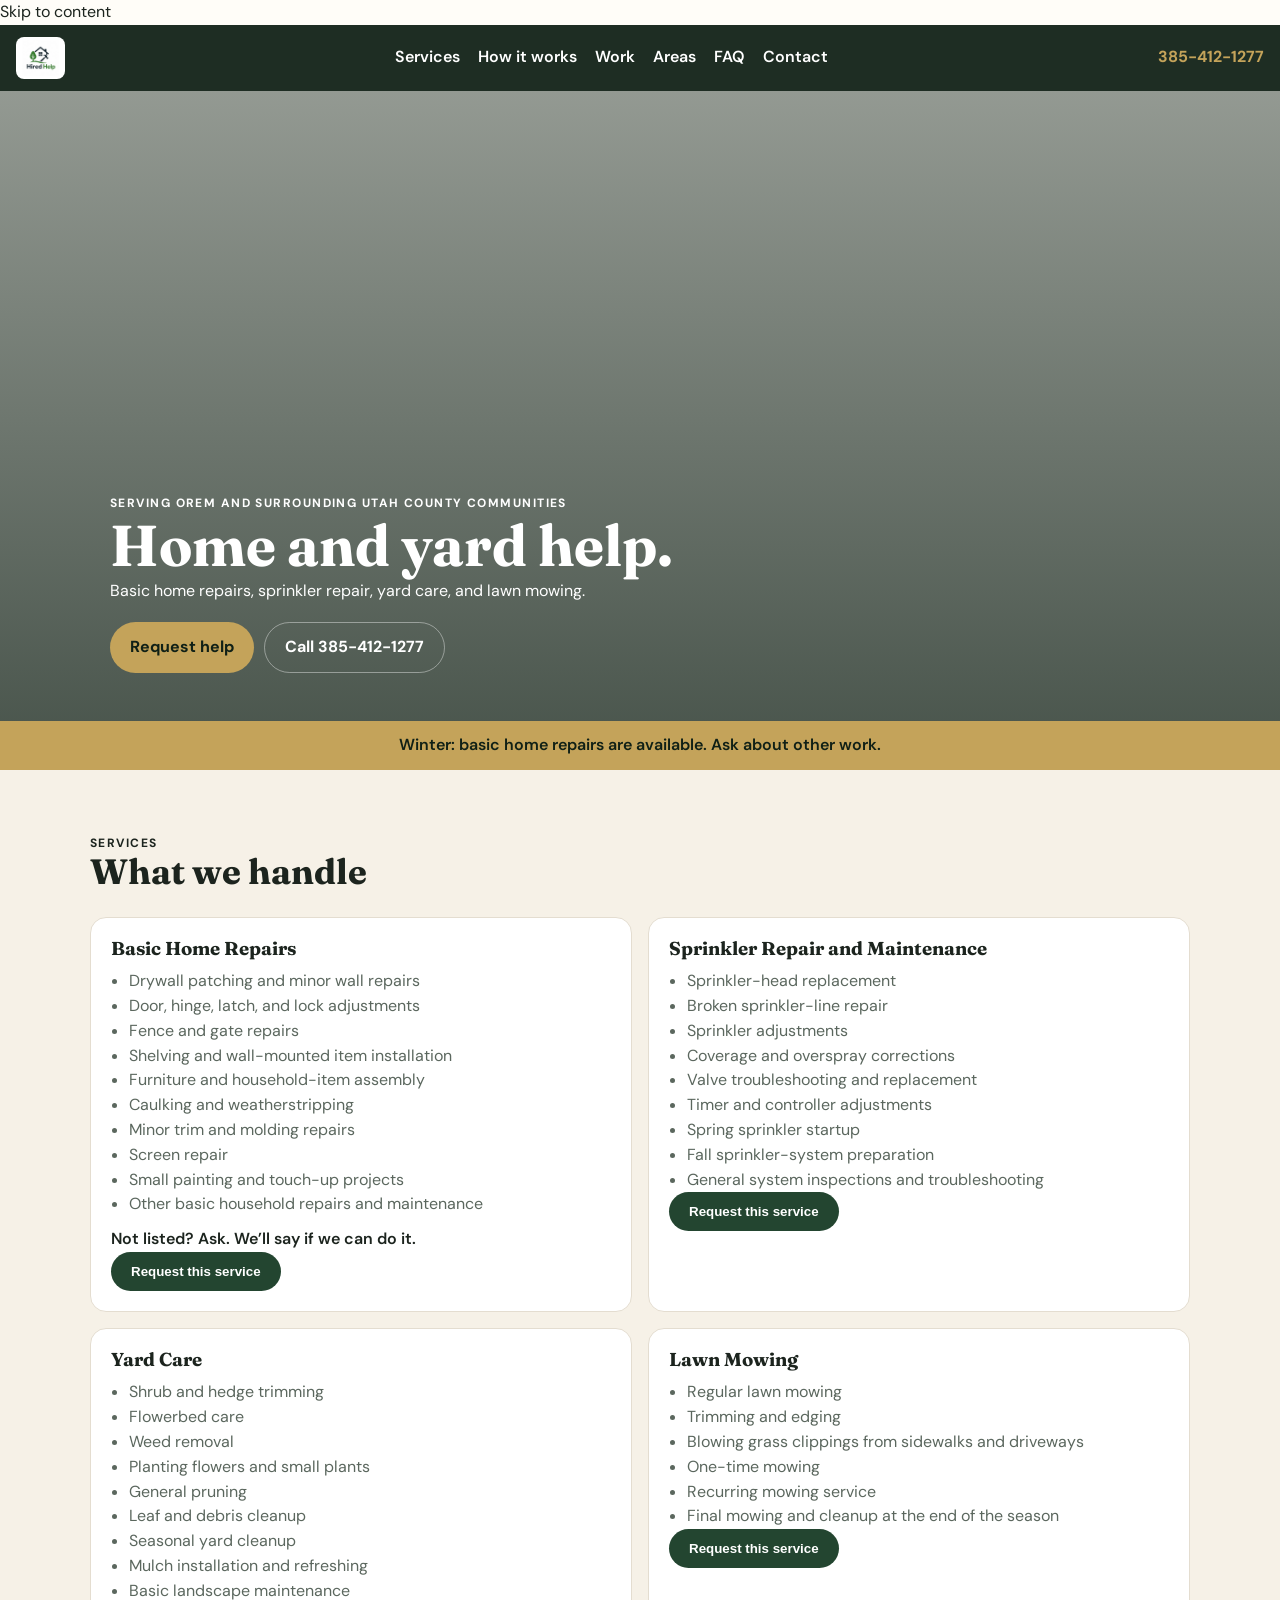
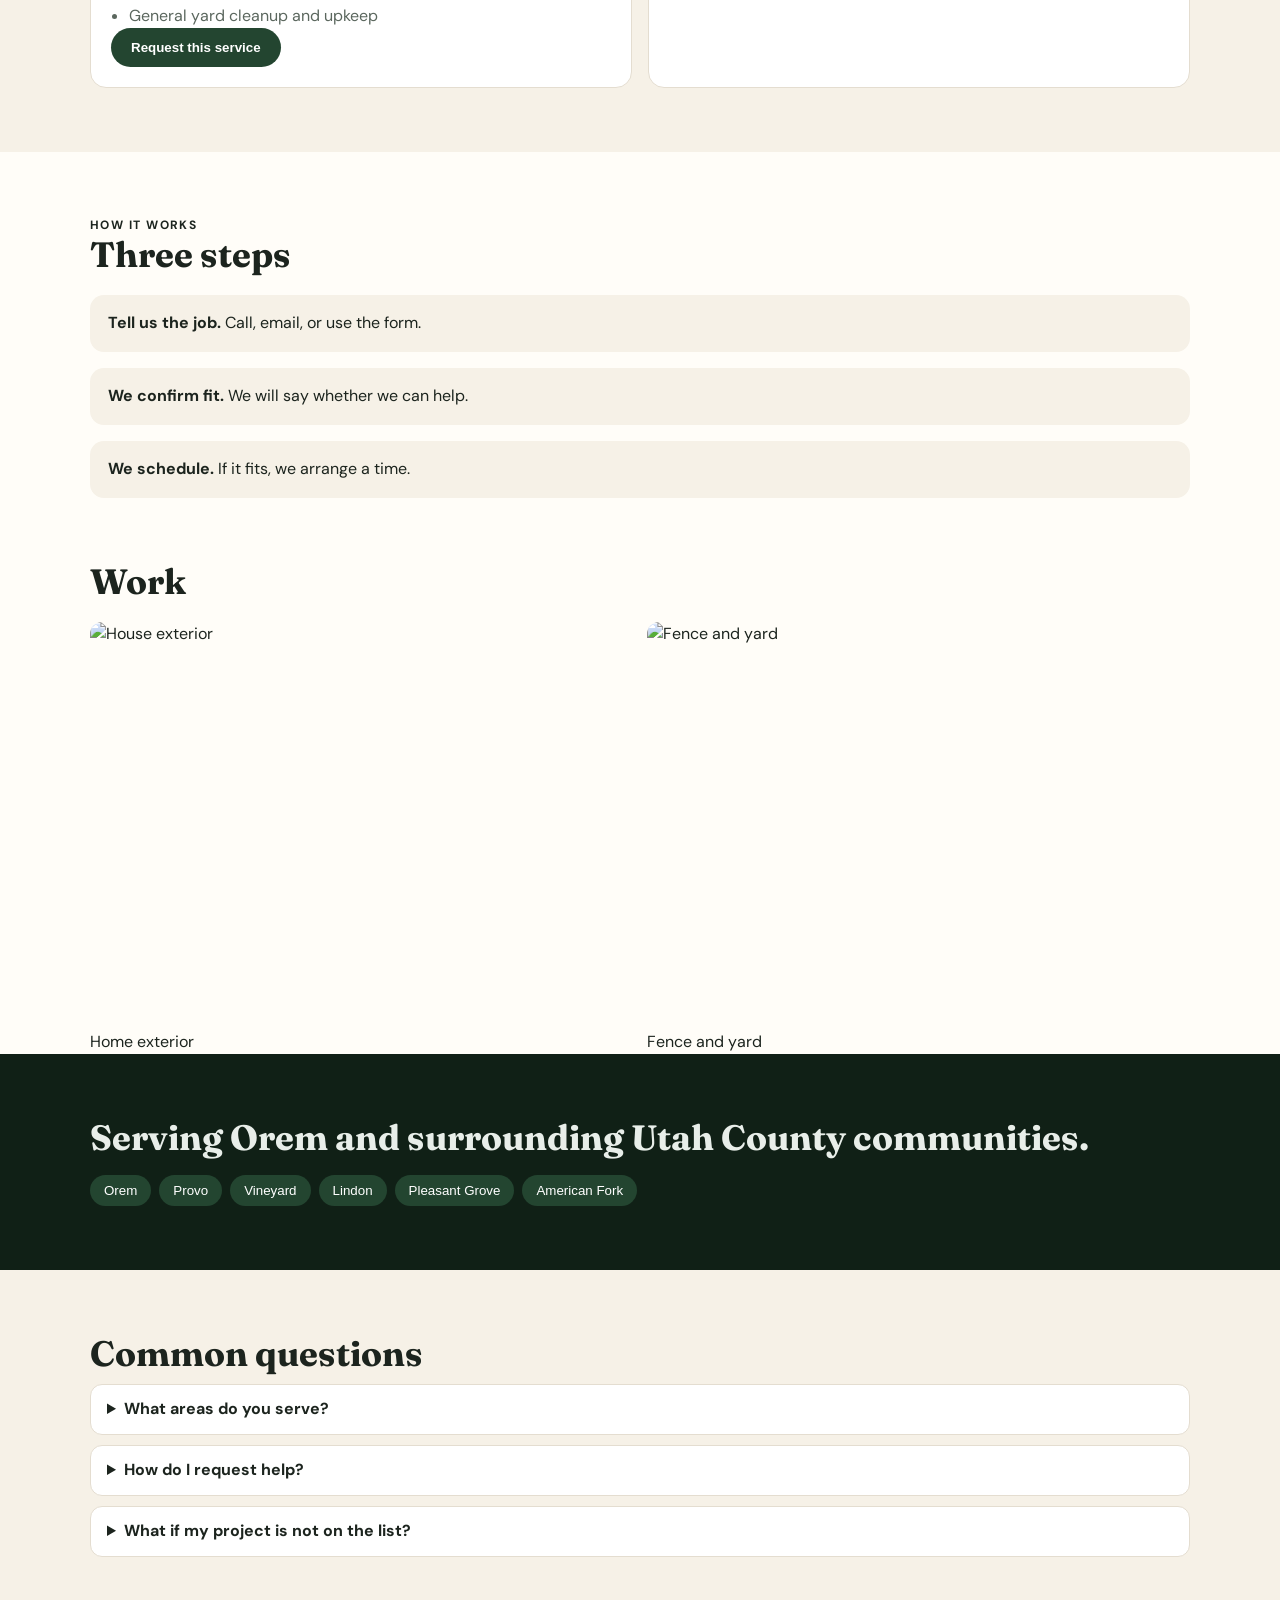
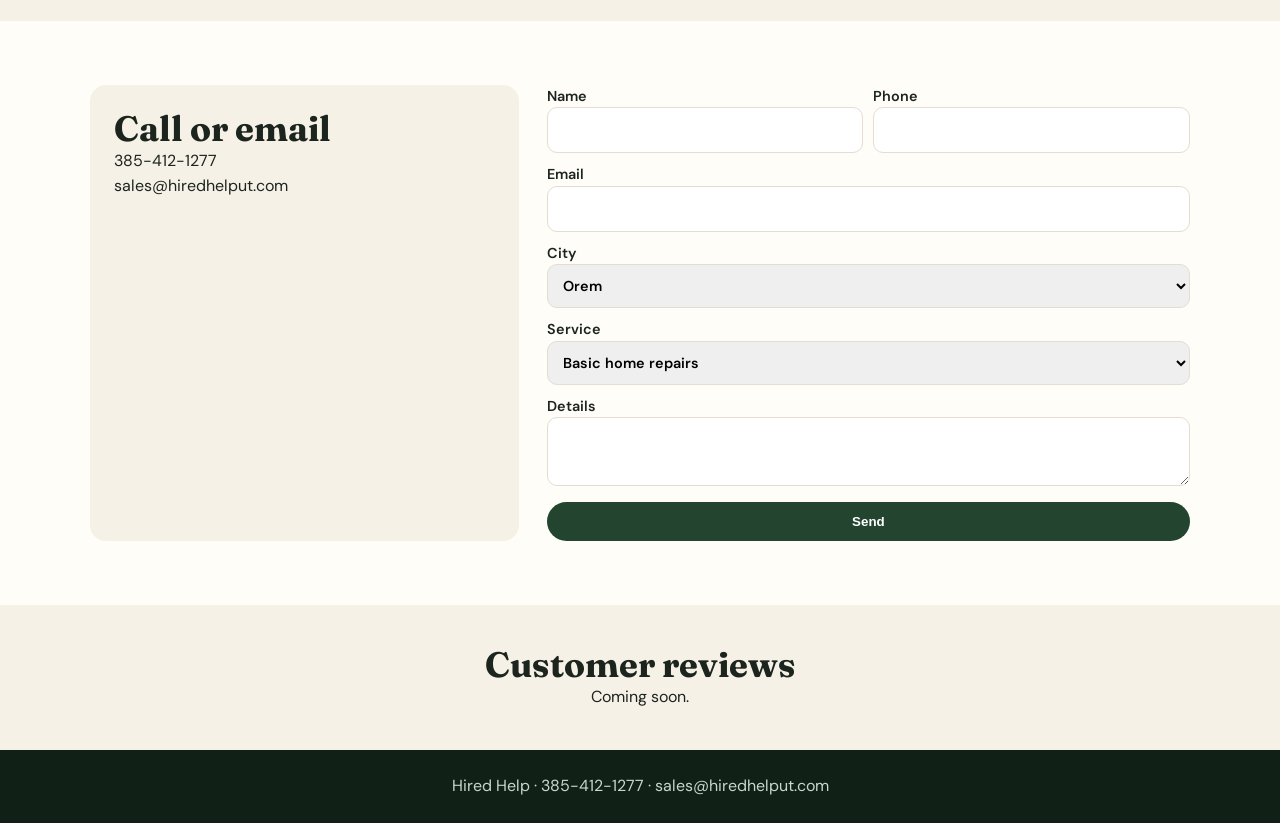
==== home/index.html @ fbd6692a "Add files via upload" ====
<!DOCTYPE html>
<html lang="en">
<head>
  <meta charset="UTF-8" />
  <meta name="viewport" content="width=device-width, initial-scale=1" />
  <title>Hired Help Home Services | Orem & Utah County</title>
  <meta name="description" content="Basic home repairs, sprinkler repair, yard care, and lawn mowing in Orem, Provo, Vineyard, Lindon, Pleasant Grove, and American Fork." />
  <link rel="canonical" href="https://hiredhelput.com/home/" />
  <link rel="preconnect" href="https://fonts.googleapis.com" />
  <link rel="preconnect" href="https://fonts.gstatic.com" crossorigin />
  <link href="https://fonts.googleapis.com/css2?family=DM+Sans:wght@400;500;600;700&family=Fraunces:opsz,wght@9..144,600;9..144,700&display=swap" rel="stylesheet" />
  <link rel="stylesheet" href="../style.css" />
  <link rel="icon" href="../icon-color.png" />
</head>
<body class="theme-home">
  <a class="skip" href="#main">Skip to content</a>
  <div class="progress" aria-hidden="true"></div>
  <header class="site-header">
    <a href="../index.html" class="brand"><img src="../icon-color.png" alt="Hired Help" /></a>
    <nav id="nav">
      <a href="#services">Services</a>
      <a href="#how">How it works</a>
      <a href="#work">Work</a>
      <a href="#areas">Areas</a>
      <a href="#faq">FAQ</a>
      <a href="#contact">Contact</a>
    </nav>
    <a class="phone" href="tel:+13854121277">385-412-1277</a>
    <button class="menu" id="menuBtn" aria-label="Menu">☰</button>
  </header>
  <main id="main">
    <section class="hero" style="background-image:linear-gradient(180deg,rgba(16,32,22,.45),rgba(16,32,22,.75)),url('../images/work-01.jpg')">
      <div class="hero-inner">
        <p class="kicker">Serving Orem and surrounding Utah County communities</p>
        <h1>Home and yard help.</h1>
        <p class="lead">Basic home repairs, sprinkler repair, yard care, and lawn mowing.</p>
        <div class="actions">
          <a class="btn btn-gold" href="#contact">Request help</a>
          <a class="btn btn-outline" href="tel:+13854121277">Call 385-412-1277</a>
        </div>
      </div>
    </section>
    <p class="season-banner" id="seasonBanner"></p>
    <section id="services" class="services">
      <div class="wrap">
        <p class="kicker">Services</p>
        <h2>What we handle</h2>
        <div class="cards">
          <article class="card">
            <h3>Basic Home Repairs</h3>
            <ul>
              <li>Drywall patching and minor wall repairs</li>
              <li>Door, hinge, latch, and lock adjustments</li>
              <li>Fence and gate repairs</li>
              <li>Shelving and wall-mounted item installation</li>
              <li>Furniture and household-item assembly</li>
              <li>Caulking and weatherstripping</li>
              <li>Minor trim and molding repairs</li>
              <li>Screen repair</li>
              <li>Small painting and touch-up projects</li>
              <li>Other basic household repairs and maintenance</li>
            </ul>
            <p class="note">Not listed? Ask. We’ll say if we can do it.</p>
            <button class="btn btn-dark request" data-service="Basic home repairs">Request this service</button>
          </article>
          <article class="card">
            <h3>Sprinkler Repair and Maintenance</h3>
            <ul>
              <li>Sprinkler-head replacement</li>
              <li>Broken sprinkler-line repair</li>
              <li>Sprinkler adjustments</li>
              <li>Coverage and overspray corrections</li>
              <li>Valve troubleshooting and replacement</li>
              <li>Timer and controller adjustments</li>
              <li>Spring sprinkler startup</li>
              <li>Fall sprinkler-system preparation</li>
              <li>General system inspections and troubleshooting</li>
            </ul>
            <button class="btn btn-dark request" data-service="Sprinkler repair and maintenance">Request this service</button>
          </article>
          <article class="card">
            <h3>Yard Care</h3>
            <ul>
              <li>Shrub and hedge trimming</li>
              <li>Flowerbed care</li>
              <li>Weed removal</li>
              <li>Planting flowers and small plants</li>
              <li>General pruning</li>
              <li>Leaf and debris cleanup</li>
              <li>Seasonal yard cleanup</li>
              <li>Mulch installation and refreshing</li>
              <li>Basic landscape maintenance</li>
              <li>General yard cleanup and upkeep</li>
            </ul>
            <button class="btn btn-dark request" data-service="Yard care">Request this service</button>
          </article>
          <article class="card">
            <h3>Lawn Mowing</h3>
            <ul>
              <li>Regular lawn mowing</li>
              <li>Trimming and edging</li>
              <li>Blowing grass clippings from sidewalks and driveways</li>
              <li>One-time mowing</li>
              <li>Recurring mowing service</li>
              <li>Final mowing and cleanup at the end of the season</li>
            </ul>
            <button class="btn btn-dark request" data-service="Lawn mowing">Request this service</button>
          </article>
        </div>
      </div>
    </section>
    <section id="how" class="how">
      <div class="wrap">
        <p class="kicker">How it works</p>
        <h2>Three steps</h2>
        <ol class="steps">
          <li><strong>Tell us the job.</strong> Call, email, or use the form.</li>
          <li><strong>We confirm fit.</strong> We will say whether we can help.</li>
          <li><strong>We schedule.</strong> If it fits, we arrange a time.</li>
        </ol>
      </div>
    </section>
    <section id="work">
      <div class="wrap">
        <h2>Work</h2>
        <div class="gallery">
          <figure>
            <img src="../images/work-01.jpg" alt="House exterior" />
            <figcaption>Home exterior</figcaption>
          </figure>
          <figure>
            <img src="../images/work-02.jpg" alt="Fence and yard" />
            <figcaption>Fence and yard</figcaption>
          </figure>
        </div>
      </div>
    </section>
    <section id="areas" class="areas">
      <div class="wrap">
        <h2>Serving Orem and surrounding Utah County communities.</h2>
        <div class="chips">
          <button data-city="Orem">Orem</button>
          <button data-city="Provo">Provo</button>
          <button data-city="Vineyard">Vineyard</button>
          <button data-city="Lindon">Lindon</button>
          <button data-city="Pleasant Grove">Pleasant Grove</button>
          <button data-city="American Fork">American Fork</button>
        </div>
      </div>
    </section>
    <section id="faq" class="faq">
      <div class="wrap">
        <h2>Common questions</h2>
        <div class="accordion">
          <details>
            <summary>What areas do you serve?</summary>
            <p>Orem, Provo, Vineyard, Lindon, Pleasant Grove, and American Fork. Other Utah County locations by availability.</p>
          </details>
          <details>
            <summary>How do I request help?</summary>
            <p>Call 385-412-1277, email sales@hiredhelput.com, or use the form.</p>
          </details>
          <details>
            <summary>What if my project is not on the list?</summary>
            <p>Contact us. We will let you know if we can help.</p>
          </details>
        </div>
      </div>
    </section>
    <section id="contact">
      <div class="wrap contact-grid">
        <div class="box">
          <h2>Call or email</h2>
          <p><a href="tel:+13854121277">385-412-1277</a></p>
          <p><a href="mailto:sales@hiredhelput.com">sales@hiredhelput.com</a></p>
        </div>
        <form id="contactForm">
          <input type="text" name="website" class="honeypot" tabindex="-1" autocomplete="off" />
          <div class="row">
            <label>Name<input name="name" required /></label>
            <label>Phone<input name="phone" type="tel" required /></label>
          </div>
          <label>Email<input name="email" type="email" /></label>
          <label>City
            <select name="city" id="citySelect">
              <option>Orem</option><option>Provo</option><option>Vineyard</option>
              <option>Lindon</option><option>Pleasant Grove</option><option>American Fork</option>
              <option>Other — check availability</option>
            </select>
          </label>
          <label>Service
            <select name="service" id="serviceSelect">
              <option>Basic home repairs</option>
              <option>Sprinkler repair and maintenance</option>
              <option>Yard care</option>
              <option>Lawn mowing</option>
              <option>Something else</option>
            </select>
          </label>
          <label>Details<textarea name="message"></textarea></label>
          <button class="btn btn-dark" type="submit">Send</button>
          <p class="form-status" id="formStatus" hidden></p>
        </form>
      </div>
    </section>
    <section class="reviews-placeholder">
      <div class="wrap">
        <h2>Customer reviews</h2>
        <p>Coming soon.</p>
      </div>
    </section>
  </main>
  <footer>
    <p>Hired Help · 385-412-1277 · sales@hiredhelput.com</p>
  </footer>
  <a class="mobile-cta" href="tel:+13854121277">Call 385-412-1277</a>
  <script src="../script.js"></script>
</body>
</html>
---- style.css ----
:root {
  --green-950:#102016; --green-900:#1a3324; --green-800:#234530; --green-700:#2f5c3f; --green-600:#3d7a52;
  --gold:#c4a35a; --gold-hover:#d4b56e; --cream:#f6f1e7; --paper:#fffdf8; --ink:#1c241e; --muted:#5b675e; --line:#e4ddd0;
  --steel-950:#131a22; --steel-900:#1c2733; --steel-700:#2e4458; --steel-500:#5f84a6;
}
* { box-sizing:border-box; margin:0; padding:0; }
html { scroll-behavior:smooth; }
body { font-family:"DM Sans",system-ui,sans-serif; color:var(--ink); background:var(--paper); line-height:1.55; }
img { max-width:100%; height:auto; display:block; }
a { color:inherit; text-decoration:none; }
.wrap { width:min(1100px,calc(100% - 32px)); margin-inline:auto; }
h1,h2,h3 { font-family:"Fraunces",Georgia,serif; line-height:1.15; }
h1 { font-size:clamp(2.2rem,5vw,3.6rem); }
h2 { font-size:clamp(1.6rem,3vw,2.2rem); }
.btn { display:inline-flex; align-items:center; justify-content:center; border:0; border-radius:999px; padding:12px 20px; font-weight:700; cursor:pointer; }
.btn-gold { background:var(--gold); color:var(--green-950); }
.btn-dark { background:var(--green-800); color:#fff; }
.btn-outline { background:transparent; color:#fff; border:1px solid rgba(255,255,255,.4); }
.kicker { letter-spacing:.12em; text-transform:uppercase; font-size:.75rem; font-weight:700; }
.hub { min-height:100vh; display:flex; flex-direction:column; background:var(--green-950); color:#fff; }
.hub-header { text-align:center; padding:40px 16px 20px; }
.logo-hero { height:90px; margin:0 auto; }
.doors { flex:1; display:grid; grid-template-columns:1fr 1fr; gap:12px; padding:12px; }
.door { display:flex; flex-direction:column; justify-content:flex-end; padding:32px; border-radius:20px; min-height:50vh; color:#fff; transition:transform .3s; }
.door-home { background:linear-gradient(160deg,var(--green-800),var(--green-950)); }
.door-mfg { background:linear-gradient(160deg,var(--steel-700),var(--steel-950)); }
.door:hover { transform:translateY(-4px); }
.door-label { font-family:"Fraunces",serif; font-size:clamp(1.8rem,4vw,2.8rem); }
.hub-foot { text-align:center; padding:20px; color:#c9d6cc; font-size:.9rem; }
.site-header { position:sticky; top:0; z-index:30; display:flex; align-items:center; justify-content:space-between; padding:12px 16px; background:rgba(16,32,22,.94); color:#fff; }
.brand img { height:42px; background:#fff; border-radius:8px; padding:3px 6px; }
nav { display:flex; gap:18px; font-weight:600; }
.phone { color:var(--gold); font-weight:700; }
.menu { display:none; background:none; border:0; color:#fff; font-size:1.5rem; }
.hero { min-height:70vh; color:#fff; display:grid; align-items:end; background-size:cover; background-position:center; }
.hero-inner { padding:60px 20px 48px; width:min(1100px,calc(100% - 32px)); margin:0 auto; }
.actions { display:flex; gap:10px; flex-wrap:wrap; margin-top:18px; }
.season-banner { background:var(--gold); color:var(--green-950); text-align:center; padding:12px 16px; font-weight:600; }
.services { background:var(--cream); padding:64px 0; }
.cards { display:grid; grid-template-columns:1fr 1fr; gap:16px; margin-top:24px; }
.card { background:#fff; border:1px solid var(--line); border-radius:16px; padding:20px; }
.card ul { margin:10px 0 0 18px; color:var(--muted); }
.note { margin-top:10px; font-weight:600; }
.how { padding:64px 0; }
.steps { margin-top:20px; display:grid; gap:16px; }
.steps li { list-style:none; background:var(--cream); border-radius:14px; padding:16px 18px; }
.gallery { display:grid; grid-template-columns:repeat(auto-fit,minmax(260px,1fr)); gap:14px; margin-top:20px; }
.gallery img { border-radius:12px; aspect-ratio:4/3; object-fit:cover; }
.areas { background:var(--green-950); color:#e8eee9; padding:64px 0; }
.chips { display:flex; flex-wrap:wrap; gap:8px; margin-top:16px; }
.chips button { background:var(--green-800); color:#fff; border:0; border-radius:999px; padding:8px 14px; cursor:pointer; }
.faq { padding:64px 0; background:var(--cream); }
.accordion details { background:#fff; border:1px solid var(--line); border-radius:12px; padding:12px 16px; margin-top:10px; }
.accordion summary { cursor:pointer; font-weight:700; }
.contact-grid { display:grid; grid-template-columns:.8fr 1.2fr; gap:28px; padding:64px 0; }
.box { background:var(--cream); border-radius:16px; padding:24px; }
form { display:grid; gap:10px; }
label { font-weight:600; font-size:.9rem; }
input,select,textarea { width:100%; border:1px solid var(--line); border-radius:10px; padding:11px; font:inherit; }
.row { display:grid; grid-template-columns:1fr 1fr; gap:10px; }
.honeypot { position:absolute; left:-9999px; }
.form-status { background:#e7f4ea; padding:10px; border-radius:10px; }
.reviews-placeholder { padding:40px 0; text-align:center; background:var(--cream); }
footer { background:var(--green-950); color:#c9d6cc; text-align:center; padding:24px 16px; }
.mobile-cta { display:none; }
.theme-mfg { background:var(--steel-950); color:#e8eef3; }
.theme-mfg .site-header { background:rgba(19,26,34,.94); }
.mfg-hero { background:linear-gradient(180deg,rgba(19,26,34,.5),rgba(19,26,34,.8)); }
@media (max-width:800px) {
  .doors,.cards,.contact-grid,.row { grid-template-columns:1fr; }
  nav,.phone { display:none; }
  .menu { display:block; }
  nav.open { display:flex; flex-direction:column; position:absolute; top:60px; right:12px; background:var(--green-900); padding:14px; border-radius:12px; }
  .mobile-cta { display:block; position:fixed; bottom:12px; left:12px; right:12px; background:var(--gold); color:var(--green-950); text-align:center; padding:14px; border-radius:999px; font-weight:800; z-index:50; }
}
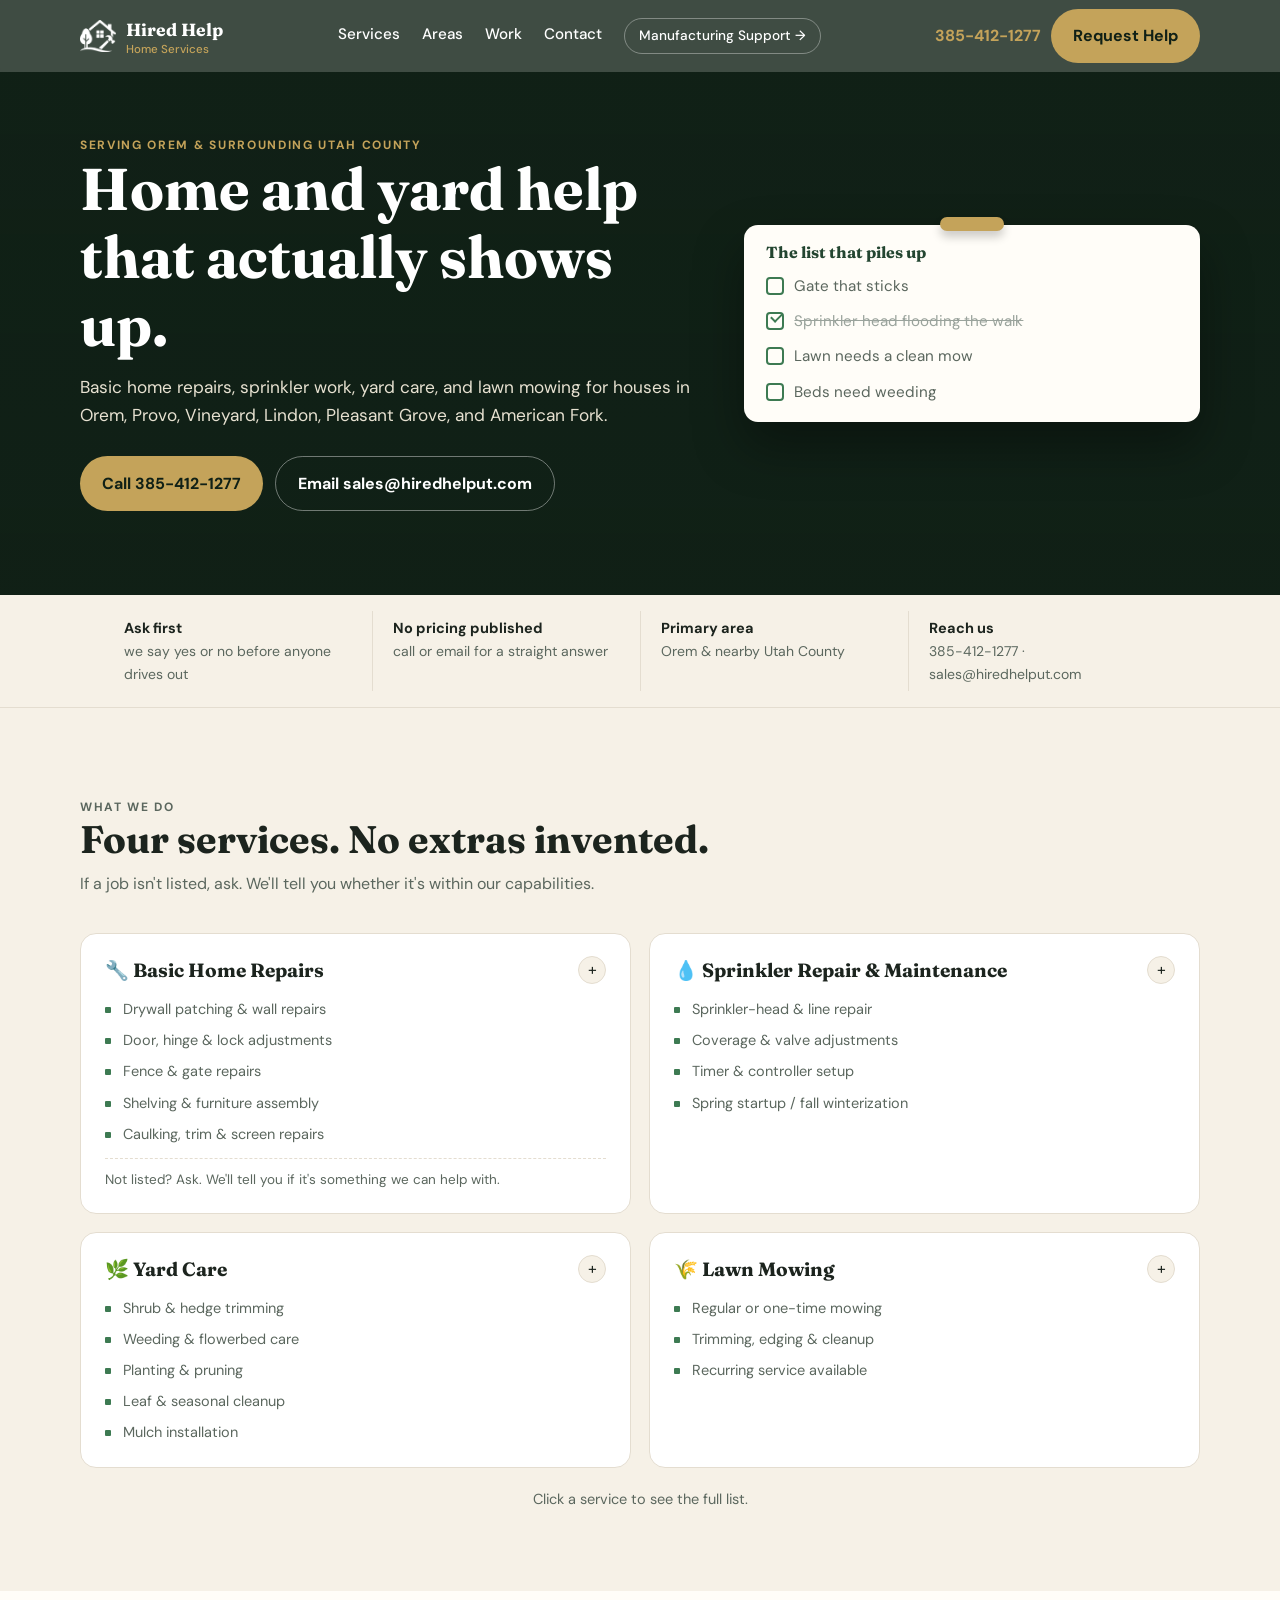
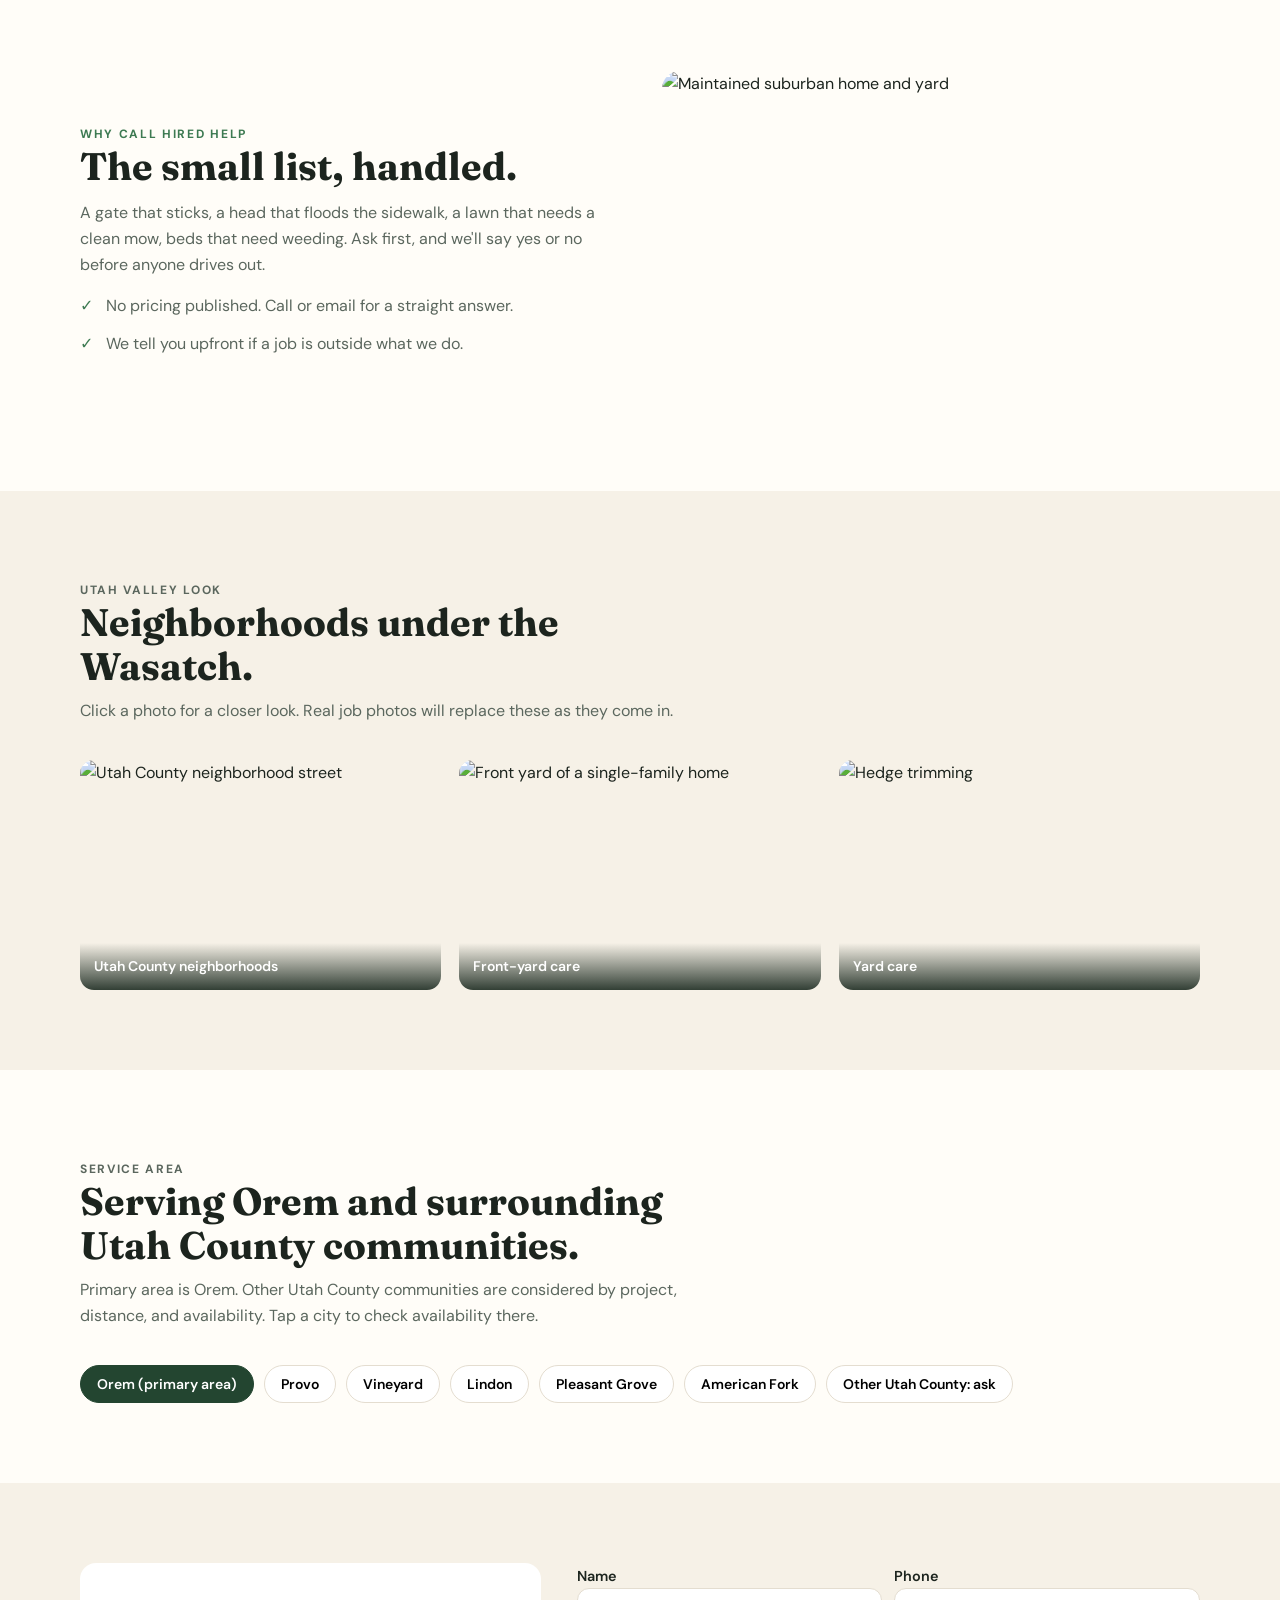
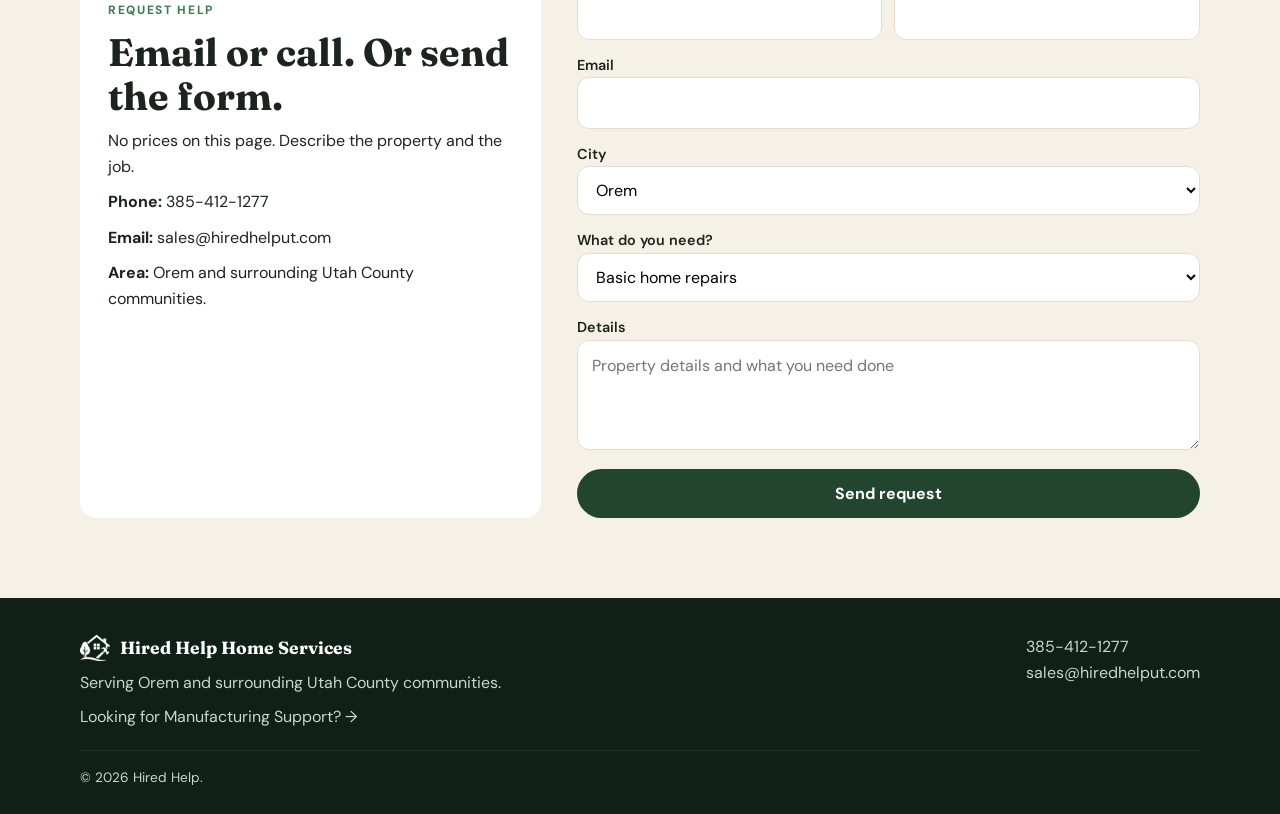
==== commit 0581b83e: "Two division site" ====
--- a/home/index.html
+++ b/home/index.html
@@ -1,219 +1,279 @@
-<!DOCTYPE html>
-<html lang="en">
-<head>
-  <meta charset="UTF-8" />
-  <meta name="viewport" content="width=device-width, initial-scale=1" />
-  <title>Hired Help Home Services | Orem & Utah County</title>
-  <meta name="description" content="Basic home repairs, sprinkler repair, yard care, and lawn mowing in Orem, Provo, Vineyard, Lindon, Pleasant Grove, and American Fork." />
-  <link rel="canonical" href="https://hiredhelput.com/home/" />
-  <link rel="preconnect" href="https://fonts.googleapis.com" />
-  <link rel="preconnect" href="https://fonts.gstatic.com" crossorigin />
-  <link href="https://fonts.googleapis.com/css2?family=DM+Sans:wght@400;500;600;700&family=Fraunces:opsz,wght@9..144,600;9..144,700&display=swap" rel="stylesheet" />
-  <link rel="stylesheet" href="../style.css" />
-  <link rel="icon" href="../icon-color.png" />
-</head>
-<body class="theme-home">
-  <a class="skip" href="#main">Skip to content</a>
-  <div class="progress" aria-hidden="true"></div>
-  <header class="site-header">
-    <a href="../index.html" class="brand"><img src="../icon-color.png" alt="Hired Help" /></a>
-    <nav id="nav">
-      <a href="#services">Services</a>
-      <a href="#how">How it works</a>
-      <a href="#work">Work</a>
-      <a href="#areas">Areas</a>
-      <a href="#faq">FAQ</a>
-      <a href="#contact">Contact</a>
-    </nav>
-    <a class="phone" href="tel:+13854121277">385-412-1277</a>
-    <button class="menu" id="menuBtn" aria-label="Menu">☰</button>
-  </header>
-  <main id="main">
-    <section class="hero" style="background-image:linear-gradient(180deg,rgba(16,32,22,.45),rgba(16,32,22,.75)),url('../images/work-01.jpg')">
-      <div class="hero-inner">
-        <p class="kicker">Serving Orem and surrounding Utah County communities</p>
-        <h1>Home and yard help.</h1>
-        <p class="lead">Basic home repairs, sprinkler repair, yard care, and lawn mowing.</p>
-        <div class="actions">
-          <a class="btn btn-gold" href="#contact">Request help</a>
-          <a class="btn btn-outline" href="tel:+13854121277">Call 385-412-1277</a>
-        </div>
-      </div>
-    </section>
-    <p class="season-banner" id="seasonBanner"></p>
-    <section id="services" class="services">
-      <div class="wrap">
-        <p class="kicker">Services</p>
-        <h2>What we handle</h2>
-        <div class="cards">
-          <article class="card">
-            <h3>Basic Home Repairs</h3>
-            <ul>
-              <li>Drywall patching and minor wall repairs</li>
-              <li>Door, hinge, latch, and lock adjustments</li>
-              <li>Fence and gate repairs</li>
-              <li>Shelving and wall-mounted item installation</li>
-              <li>Furniture and household-item assembly</li>
-              <li>Caulking and weatherstripping</li>
-              <li>Minor trim and molding repairs</li>
-              <li>Screen repair</li>
-              <li>Small painting and touch-up projects</li>
-              <li>Other basic household repairs and maintenance</li>
-            </ul>
-            <p class="note">Not listed? Ask. We’ll say if we can do it.</p>
-            <button class="btn btn-dark request" data-service="Basic home repairs">Request this service</button>
-          </article>
-          <article class="card">
-            <h3>Sprinkler Repair and Maintenance</h3>
-            <ul>
-              <li>Sprinkler-head replacement</li>
-              <li>Broken sprinkler-line repair</li>
-              <li>Sprinkler adjustments</li>
-              <li>Coverage and overspray corrections</li>
-              <li>Valve troubleshooting and replacement</li>
-              <li>Timer and controller adjustments</li>
-              <li>Spring sprinkler startup</li>
-              <li>Fall sprinkler-system preparation</li>
-              <li>General system inspections and troubleshooting</li>
-            </ul>
-            <button class="btn btn-dark request" data-service="Sprinkler repair and maintenance">Request this service</button>
-          </article>
-          <article class="card">
-            <h3>Yard Care</h3>
-            <ul>
-              <li>Shrub and hedge trimming</li>
-              <li>Flowerbed care</li>
-              <li>Weed removal</li>
-              <li>Planting flowers and small plants</li>
-              <li>General pruning</li>
-              <li>Leaf and debris cleanup</li>
-              <li>Seasonal yard cleanup</li>
-              <li>Mulch installation and refreshing</li>
-              <li>Basic landscape maintenance</li>
-              <li>General yard cleanup and upkeep</li>
-            </ul>
-            <button class="btn btn-dark request" data-service="Yard care">Request this service</button>
-          </article>
-          <article class="card">
-            <h3>Lawn Mowing</h3>
-            <ul>
-              <li>Regular lawn mowing</li>
-              <li>Trimming and edging</li>
-              <li>Blowing grass clippings from sidewalks and driveways</li>
-              <li>One-time mowing</li>
-              <li>Recurring mowing service</li>
-              <li>Final mowing and cleanup at the end of the season</li>
-            </ul>
-            <button class="btn btn-dark request" data-service="Lawn mowing">Request this service</button>
-          </article>
-        </div>
-      </div>
-    </section>
-    <section id="how" class="how">
-      <div class="wrap">
-        <p class="kicker">How it works</p>
-        <h2>Three steps</h2>
-        <ol class="steps">
-          <li><strong>Tell us the job.</strong> Call, email, or use the form.</li>
-          <li><strong>We confirm fit.</strong> We will say whether we can help.</li>
-          <li><strong>We schedule.</strong> If it fits, we arrange a time.</li>
-        </ol>
-      </div>
-    </section>
-    <section id="work">
-      <div class="wrap">
-        <h2>Work</h2>
-        <div class="gallery">
-          <figure>
-            <img src="../images/work-01.jpg" alt="House exterior" />
-            <figcaption>Home exterior</figcaption>
-          </figure>
-          <figure>
-            <img src="../images/work-02.jpg" alt="Fence and yard" />
-            <figcaption>Fence and yard</figcaption>
-          </figure>
-        </div>
-      </div>
-    </section>
-    <section id="areas" class="areas">
-      <div class="wrap">
-        <h2>Serving Orem and surrounding Utah County communities.</h2>
-        <div class="chips">
-          <button data-city="Orem">Orem</button>
-          <button data-city="Provo">Provo</button>
-          <button data-city="Vineyard">Vineyard</button>
-          <button data-city="Lindon">Lindon</button>
-          <button data-city="Pleasant Grove">Pleasant Grove</button>
-          <button data-city="American Fork">American Fork</button>
-        </div>
-      </div>
-    </section>
-    <section id="faq" class="faq">
-      <div class="wrap">
-        <h2>Common questions</h2>
-        <div class="accordion">
-          <details>
-            <summary>What areas do you serve?</summary>
-            <p>Orem, Provo, Vineyard, Lindon, Pleasant Grove, and American Fork. Other Utah County locations by availability.</p>
-          </details>
-          <details>
-            <summary>How do I request help?</summary>
-            <p>Call 385-412-1277, email sales@hiredhelput.com, or use the form.</p>
-          </details>
-          <details>
-            <summary>What if my project is not on the list?</summary>
-            <p>Contact us. We will let you know if we can help.</p>
-          </details>
-        </div>
-      </div>
-    </section>
-    <section id="contact">
-      <div class="wrap contact-grid">
-        <div class="box">
-          <h2>Call or email</h2>
-          <p><a href="tel:+13854121277">385-412-1277</a></p>
-          <p><a href="mailto:sales@hiredhelput.com">sales@hiredhelput.com</a></p>
-        </div>
-        <form id="contactForm">
-          <input type="text" name="website" class="honeypot" tabindex="-1" autocomplete="off" />
-          <div class="row">
-            <label>Name<input name="name" required /></label>
-            <label>Phone<input name="phone" type="tel" required /></label>
-          </div>
-          <label>Email<input name="email" type="email" /></label>
-          <label>City
-            <select name="city" id="citySelect">
-              <option>Orem</option><option>Provo</option><option>Vineyard</option>
-              <option>Lindon</option><option>Pleasant Grove</option><option>American Fork</option>
-              <option>Other — check availability</option>
-            </select>
-          </label>
-          <label>Service
-            <select name="service" id="serviceSelect">
-              <option>Basic home repairs</option>
-              <option>Sprinkler repair and maintenance</option>
-              <option>Yard care</option>
-              <option>Lawn mowing</option>
-              <option>Something else</option>
-            </select>
-          </label>
-          <label>Details<textarea name="message"></textarea></label>
-          <button class="btn btn-dark" type="submit">Send</button>
-          <p class="form-status" id="formStatus" hidden></p>
-        </form>
-      </div>
-    </section>
-    <section class="reviews-placeholder">
-      <div class="wrap">
-        <h2>Customer reviews</h2>
-        <p>Coming soon.</p>
-      </div>
-    </section>
-  </main>
-  <footer>
-    <p>Hired Help · 385-412-1277 · sales@hiredhelput.com</p>
-  </footer>
-  <a class="mobile-cta" href="tel:+13854121277">Call 385-412-1277</a>
-  <script src="../script.js"></script>
-</body>
-</html>+<!DOCTYPE html>
+<html lang="en">
+<head>
+<meta charset="UTF-8" />
+<meta name="viewport" content="width=device-width, initial-scale=1" />
+<title>Hired Help Home Services | Home Repairs, Sprinklers, Yard Care &amp; Mowing in Orem, Utah</title>
+<meta name="description" content="Hired Help Home Services serves Orem and surrounding Utah County communities with basic home repairs, sprinkler repair, yard care, and lawn mowing. Call 385-412-1277 or email sales@hiredhelput.com." />
+<link rel="preconnect" href="https://fonts.googleapis.com" />
+<link rel="preconnect" href="https://fonts.gstatic.com" crossorigin />
+<link href="https://fonts.googleapis.com/css2?family=DM+Sans:wght@400;500;600;700&family=Fraunces:opsz,wght@9..144,500;9..144,700&display=swap" rel="stylesheet" />
+<link rel="stylesheet" href="../style.css" />
+</head>
+<body class="theme-home">
+
+<header class="site" id="siteHeader">
+  <div class="wrap nav">
+    <a class="logo" href="../index.html">
+      <img src="../icon-white.png" alt="" />
+      <span>Hired Help<small>Home Services</small></span>
+    </a>
+    <nav class="nav-links" id="navLinks">
+      <a href="#services">Services</a>
+      <a href="#areas">Areas</a>
+      <a href="#work">Work</a>
+      <a href="#contact">Contact</a>
+      <a class="switch-link" href="../manufacturing/index.html">Manufacturing Support &rarr;</a>
+    </nav>
+    <div class="nav-cta">
+      <a class="phone" href="tel:+13854121277">385-412-1277</a>
+      <a class="btn btn-gold" href="#contact">Request Help</a>
+      <button class="menu-btn" id="menuBtn" aria-label="Open menu">☰</button>
+    </div>
+  </div>
+</header>
+
+<main>
+  <section class="hero photo" style="--hero-img:url('https://images.pexels.com/photos/1396122/pexels-photo-1396122.jpeg?auto=compress&cs=tinysrgb&w=1600');padding-top:64px;">
+    <div class="wrap hero-grid">
+      <div>
+        <p class="eyebrow fade-up">Serving Orem &amp; surrounding Utah County</p>
+        <h1 class="fade-up">Home and yard help that actually shows up.</h1>
+        <p class="lead fade-up">Basic home repairs, sprinkler work, yard care, and lawn mowing for houses in Orem, Provo, Vineyard, Lindon, Pleasant Grove, and American Fork.</p>
+        <div class="hero-actions fade-up">
+          <a class="btn btn-gold" href="tel:+13854121277">Call 385-412-1277</a>
+          <a class="btn btn-outline" href="mailto:sales@hiredhelput.com">Email sales@hiredhelput.com</a>
+        </div>
+      </div>
+      <div class="clipboard fade-up" aria-hidden="true">
+        <div class="clip-top"></div>
+        <h3>The list that piles up</h3>
+        <ul class="clip-list" id="clipList">
+          <li><span class="clip-box"></span><span>Gate that sticks</span></li>
+          <li><span class="clip-box"></span><span>Sprinkler head flooding the walk</span></li>
+          <li><span class="clip-box"></span><span>Lawn needs a clean mow</span></li>
+          <li><span class="clip-box"></span><span>Beds need weeding</span></li>
+        </ul>
+      </div>
+    </div>
+  </section>
+
+  <div class="trust">
+    <div class="wrap">
+      <div class="trust-item"><strong>Ask first</strong>we say yes or no before anyone drives out</div>
+      <div class="trust-item"><strong>No pricing published</strong>call or email for a straight answer</div>
+      <div class="trust-item"><strong>Primary area</strong>Orem &amp; nearby Utah County</div>
+      <div class="trust-item"><strong>Reach us</strong>385-412-1277 · sales@hiredhelput.com</div>
+    </div>
+  </div>
+
+  <section class="alt" id="services">
+    <div class="wrap">
+      <div class="section-head fade-up">
+        <p class="eyebrow">What we do</p>
+        <h2>Four services. No extras invented.</h2>
+        <p>If a job isn't listed, ask. We'll tell you whether it's within our capabilities.</p>
+      </div>
+
+      <div class="svc-grid">
+        <article class="svc-card fade-up" data-open="false">
+          <div class="svc-head"><h3>🔧 Basic Home Repairs</h3><span class="svc-toggle">+</span></div>
+          <ul class="svc-visible">
+            <li>Drywall patching &amp; wall repairs</li>
+            <li>Door, hinge &amp; lock adjustments</li>
+            <li>Fence &amp; gate repairs</li>
+            <li>Shelving &amp; furniture assembly</li>
+            <li>Caulking, trim &amp; screen repairs</li>
+          </ul>
+          <div class="svc-more-wrap"><div class="svc-more-inner"><ul class="svc-more">
+            <li>Weatherstripping</li>
+            <li>Minor trim &amp; molding repairs</li>
+            <li>Small painting &amp; touch-ups</li>
+            <li>Wall-mounted item installation</li>
+            <li>Other basic household repairs</li>
+          </ul></div></div>
+          <p class="svc-note">Not listed? Ask. We'll tell you if it's something we can help with.</p>
+        </article>
+
+        <article class="svc-card fade-up" data-open="false">
+          <div class="svc-head"><h3>💧 Sprinkler Repair &amp; Maintenance</h3><span class="svc-toggle">+</span></div>
+          <ul class="svc-visible">
+            <li>Sprinkler-head &amp; line repair</li>
+            <li>Coverage &amp; valve adjustments</li>
+            <li>Timer &amp; controller setup</li>
+            <li>Spring startup / fall winterization</li>
+          </ul>
+          <div class="svc-more-wrap"><div class="svc-more-inner"><ul class="svc-more">
+            <li>Sprinkler-head replacement</li>
+            <li>Broken sprinkler-line repair</li>
+            <li>Overspray corrections</li>
+            <li>Valve troubleshooting &amp; replacement</li>
+            <li>General system inspections</li>
+          </ul></div></div>
+        </article>
+
+        <article class="svc-card fade-up" data-open="false">
+          <div class="svc-head"><h3>🌿 Yard Care</h3><span class="svc-toggle">+</span></div>
+          <ul class="svc-visible">
+            <li>Shrub &amp; hedge trimming</li>
+            <li>Weeding &amp; flowerbed care</li>
+            <li>Planting &amp; pruning</li>
+            <li>Leaf &amp; seasonal cleanup</li>
+            <li>Mulch installation</li>
+          </ul>
+          <div class="svc-more-wrap"><div class="svc-more-inner"><ul class="svc-more">
+            <li>Planting flowers &amp; small plants</li>
+            <li>General pruning</li>
+            <li>Basic landscape maintenance</li>
+            <li>General yard cleanup &amp; upkeep</li>
+          </ul></div></div>
+        </article>
+
+        <article class="svc-card fade-up" data-open="false">
+          <div class="svc-head"><h3>🌾 Lawn Mowing</h3><span class="svc-toggle">+</span></div>
+          <ul class="svc-visible">
+            <li>Regular or one-time mowing</li>
+            <li>Trimming, edging &amp; cleanup</li>
+            <li>Recurring service available</li>
+          </ul>
+          <div class="svc-more-wrap"><div class="svc-more-inner"><ul class="svc-more">
+            <li>Blowing clippings from sidewalks &amp; driveways</li>
+            <li>Final mowing &amp; cleanup at end of season</li>
+          </ul></div></div>
+        </article>
+      </div>
+      <p class="svc-ask">Click a service to see the full list.</p>
+    </div>
+  </section>
+
+  <section id="why">
+    <div class="wrap why">
+      <div class="fade-up">
+        <p class="eyebrow">Why call Hired Help</p>
+        <h2>The small list, handled.</h2>
+        <p style="color:var(--muted);margin-top:12px;">A gate that sticks, a head that floods the sidewalk, a lawn that needs a clean mow, beds that need weeding. Ask first, and we'll say yes or no before anyone drives out.</p>
+        <ul class="checks">
+          <li>No pricing published. Call or email for a straight answer.</li>
+          <li>We tell you upfront if a job is outside what we do.</li>
+        </ul>
+      </div>
+      <img class="fade-up" src="https://images.pexels.com/photos/1396122/pexels-photo-1396122.jpeg?auto=compress&cs=tinysrgb&w=1200" alt="Maintained suburban home and yard" />
+    </div>
+  </section>
+
+  <section class="alt" id="work">
+    <div class="wrap">
+      <div class="section-head fade-up">
+        <p class="eyebrow">Utah Valley look</p>
+        <h2>Neighborhoods under the Wasatch.</h2>
+        <p>Click a photo for a closer look. Real job photos will replace these as they come in.</p>
+      </div>
+      <div class="gallery">
+        <figure class="fade-up" data-full="https://images.pexels.com/photos/5587970/pexels-photo-5587970.jpeg?auto=compress&cs=tinysrgb&w=1400" data-cap="Utah County neighborhoods">
+          <img src="https://images.pexels.com/photos/5587970/pexels-photo-5587970.jpeg?auto=compress&cs=tinysrgb&w=900" alt="Utah County neighborhood street" />
+          <figcaption>Utah County neighborhoods</figcaption>
+        </figure>
+        <figure class="fade-up" data-full="https://images.pexels.com/photos/259588/pexels-photo-259588.jpeg?auto=compress&cs=tinysrgb&w=1400" data-cap="Front-yard care">
+          <img src="https://images.pexels.com/photos/259588/pexels-photo-259588.jpeg?auto=compress&cs=tinysrgb&w=900" alt="Front yard of a single-family home" />
+          <figcaption>Front-yard care</figcaption>
+        </figure>
+        <figure class="fade-up" data-full="https://images.pexels.com/photos/4503273/pexels-photo-4503273.jpeg?auto=compress&cs=tinysrgb&w=1400" data-cap="Yard care">
+          <img src="https://images.pexels.com/photos/4503273/pexels-photo-4503273.jpeg?auto=compress&cs=tinysrgb&w=900" alt="Hedge trimming" />
+          <figcaption>Yard care</figcaption>
+        </figure>
+      </div>
+    </div>
+  </section>
+
+  <section id="areas">
+    <div class="wrap">
+      <div class="section-head fade-up">
+        <p class="eyebrow">Service area</p>
+        <h2>Serving Orem and surrounding Utah County communities.</h2>
+        <p>Primary area is Orem. Other Utah County communities are considered by project, distance, and availability. Tap a city to check availability there.</p>
+      </div>
+      <div class="area-chip-row fade-up">
+        <button class="area-chip primary" data-city="Orem">Orem (primary area)</button>
+        <button class="area-chip" data-city="Provo">Provo</button>
+        <button class="area-chip" data-city="Vineyard">Vineyard</button>
+        <button class="area-chip" data-city="Lindon">Lindon</button>
+        <button class="area-chip" data-city="Pleasant Grove">Pleasant Grove</button>
+        <button class="area-chip" data-city="American Fork">American Fork</button>
+        <button class="area-chip" data-city="Other">Other Utah County: ask</button>
+      </div>
+    </div>
+  </section>
+
+  <section class="alt" id="contact">
+    <div class="wrap contact-grid">
+      <div class="info-box fade-up">
+        <p class="eyebrow">Request help</p>
+        <h2>Email or call. Or send the form.</h2>
+        <p>No prices on this page. Describe the property and the job.</p>
+        <p><strong>Phone:</strong> <a href="tel:+13854121277">385-412-1277</a></p>
+        <p><strong>Email:</strong> <a href="mailto:sales@hiredhelput.com">sales@hiredhelput.com</a></p>
+        <p><strong>Area:</strong> Orem and surrounding Utah County communities.</p>
+      </div>
+      <form id="quoteForm" class="fade-up" data-subject="Home Services request (website)">
+        <div class="form-row">
+          <div><label for="name">Name</label><input id="name" name="name" required /></div>
+          <div><label for="phone">Phone</label><input id="phone" name="phone" type="tel" required /></div>
+        </div>
+        <div><label for="email">Email</label><input id="email" name="email" type="email" /></div>
+        <div>
+          <label for="city">City</label>
+          <select id="city" name="city">
+            <option>Orem</option><option>Provo</option><option>Vineyard</option><option>Lindon</option>
+            <option>Pleasant Grove</option><option>American Fork</option>
+            <option>Other Utah County — check availability</option>
+          </select>
+        </div>
+        <div>
+          <label for="service">What do you need?</label>
+          <select id="service" name="service">
+            <option>Basic home repairs</option>
+            <option>Sprinkler repair &amp; maintenance</option>
+            <option>Yard care</option>
+            <option>Lawn mowing</option>
+            <option>Not listed: asking if you can help</option>
+          </select>
+        </div>
+        <div><label for="message">Details</label><textarea id="message" name="message" placeholder="Property details and what you need done"></textarea></div>
+        <button class="btn btn-dark" type="submit">Send request</button>
+        <p class="success" id="formSuccess">Your email app should open with the request filled in. Or call 385-412-1277.</p>
+      </form>
+    </div>
+  </section>
+</main>
+
+<footer class="site">
+  <div class="wrap">
+    <div class="foot">
+      <div>
+        <div class="logo" style="margin-bottom:8px;"><img src="../icon-white.png" alt="" style="width:30px;" /><span style="color:#fff;">Hired Help Home Services</span></div>
+        <p>Serving Orem and surrounding Utah County communities.</p>
+        <p style="margin-top:8px;"><a href="../manufacturing/index.html">Looking for Manufacturing Support? &rarr;</a></p>
+      </div>
+      <div>
+        <p><a href="tel:+13854121277">385-412-1277</a></p>
+        <p><a href="mailto:sales@hiredhelput.com">sales@hiredhelput.com</a></p>
+      </div>
+    </div>
+    <p class="copy">© <span id="year"></span> Hired Help.</p>
+  </div>
+</footer>
+
+<div class="mobile-cta">
+  <a class="btn btn-outline" style="color:var(--green-950);border-color:var(--green-950);" href="tel:+13854121277">Call</a>
+  <a class="btn btn-dark" href="#contact">Request Help</a>
+</div>
+
+<div class="lightbox" id="lightbox">
+  <button class="lightbox-close" id="lightboxClose" aria-label="Close">&times;</button>
+  <img id="lightboxImg" src="" alt="" />
+  <p class="lightbox-cap" id="lightboxCap"></p>
+</div>
+
+<script src="../script.js"></script>
+</body>
+</html>
--- a/style.css
+++ b/style.css
@@ -1,75 +1,212 @@
-:root {
-  --green-950:#102016; --green-900:#1a3324; --green-800:#234530; --green-700:#2f5c3f; --green-600:#3d7a52;
-  --gold:#c4a35a; --gold-hover:#d4b56e; --cream:#f6f1e7; --paper:#fffdf8; --ink:#1c241e; --muted:#5b675e; --line:#e4ddd0;
-  --steel-950:#131a22; --steel-900:#1c2733; --steel-700:#2e4458; --steel-500:#5f84a6;
-}
-* { box-sizing:border-box; margin:0; padding:0; }
-html { scroll-behavior:smooth; }
-body { font-family:"DM Sans",system-ui,sans-serif; color:var(--ink); background:var(--paper); line-height:1.55; }
-img { max-width:100%; height:auto; display:block; }
-a { color:inherit; text-decoration:none; }
-.wrap { width:min(1100px,calc(100% - 32px)); margin-inline:auto; }
-h1,h2,h3 { font-family:"Fraunces",Georgia,serif; line-height:1.15; }
-h1 { font-size:clamp(2.2rem,5vw,3.6rem); }
-h2 { font-size:clamp(1.6rem,3vw,2.2rem); }
-.btn { display:inline-flex; align-items:center; justify-content:center; border:0; border-radius:999px; padding:12px 20px; font-weight:700; cursor:pointer; }
-.btn-gold { background:var(--gold); color:var(--green-950); }
-.btn-dark { background:var(--green-800); color:#fff; }
-.btn-outline { background:transparent; color:#fff; border:1px solid rgba(255,255,255,.4); }
-.kicker { letter-spacing:.12em; text-transform:uppercase; font-size:.75rem; font-weight:700; }
-.hub { min-height:100vh; display:flex; flex-direction:column; background:var(--green-950); color:#fff; }
-.hub-header { text-align:center; padding:40px 16px 20px; }
-.logo-hero { height:90px; margin:0 auto; }
-.doors { flex:1; display:grid; grid-template-columns:1fr 1fr; gap:12px; padding:12px; }
-.door { display:flex; flex-direction:column; justify-content:flex-end; padding:32px; border-radius:20px; min-height:50vh; color:#fff; transition:transform .3s; }
-.door-home { background:linear-gradient(160deg,var(--green-800),var(--green-950)); }
-.door-mfg { background:linear-gradient(160deg,var(--steel-700),var(--steel-950)); }
-.door:hover { transform:translateY(-4px); }
-.door-label { font-family:"Fraunces",serif; font-size:clamp(1.8rem,4vw,2.8rem); }
-.hub-foot { text-align:center; padding:20px; color:#c9d6cc; font-size:.9rem; }
-.site-header { position:sticky; top:0; z-index:30; display:flex; align-items:center; justify-content:space-between; padding:12px 16px; background:rgba(16,32,22,.94); color:#fff; }
-.brand img { height:42px; background:#fff; border-radius:8px; padding:3px 6px; }
-nav { display:flex; gap:18px; font-weight:600; }
-.phone { color:var(--gold); font-weight:700; }
-.menu { display:none; background:none; border:0; color:#fff; font-size:1.5rem; }
-.hero { min-height:70vh; color:#fff; display:grid; align-items:end; background-size:cover; background-position:center; }
-.hero-inner { padding:60px 20px 48px; width:min(1100px,calc(100% - 32px)); margin:0 auto; }
-.actions { display:flex; gap:10px; flex-wrap:wrap; margin-top:18px; }
-.season-banner { background:var(--gold); color:var(--green-950); text-align:center; padding:12px 16px; font-weight:600; }
-.services { background:var(--cream); padding:64px 0; }
-.cards { display:grid; grid-template-columns:1fr 1fr; gap:16px; margin-top:24px; }
-.card { background:#fff; border:1px solid var(--line); border-radius:16px; padding:20px; }
-.card ul { margin:10px 0 0 18px; color:var(--muted); }
-.note { margin-top:10px; font-weight:600; }
-.how { padding:64px 0; }
-.steps { margin-top:20px; display:grid; gap:16px; }
-.steps li { list-style:none; background:var(--cream); border-radius:14px; padding:16px 18px; }
-.gallery { display:grid; grid-template-columns:repeat(auto-fit,minmax(260px,1fr)); gap:14px; margin-top:20px; }
-.gallery img { border-radius:12px; aspect-ratio:4/3; object-fit:cover; }
-.areas { background:var(--green-950); color:#e8eee9; padding:64px 0; }
-.chips { display:flex; flex-wrap:wrap; gap:8px; margin-top:16px; }
-.chips button { background:var(--green-800); color:#fff; border:0; border-radius:999px; padding:8px 14px; cursor:pointer; }
-.faq { padding:64px 0; background:var(--cream); }
-.accordion details { background:#fff; border:1px solid var(--line); border-radius:12px; padding:12px 16px; margin-top:10px; }
-.accordion summary { cursor:pointer; font-weight:700; }
-.contact-grid { display:grid; grid-template-columns:.8fr 1.2fr; gap:28px; padding:64px 0; }
-.box { background:var(--cream); border-radius:16px; padding:24px; }
-form { display:grid; gap:10px; }
-label { font-weight:600; font-size:.9rem; }
-input,select,textarea { width:100%; border:1px solid var(--line); border-radius:10px; padding:11px; font:inherit; }
-.row { display:grid; grid-template-columns:1fr 1fr; gap:10px; }
-.honeypot { position:absolute; left:-9999px; }
-.form-status { background:#e7f4ea; padding:10px; border-radius:10px; }
-.reviews-placeholder { padding:40px 0; text-align:center; background:var(--cream); }
-footer { background:var(--green-950); color:#c9d6cc; text-align:center; padding:24px 16px; }
-.mobile-cta { display:none; }
-.theme-mfg { background:var(--steel-950); color:#e8eef3; }
-.theme-mfg .site-header { background:rgba(19,26,34,.94); }
-.mfg-hero { background:linear-gradient(180deg,rgba(19,26,34,.5),rgba(19,26,34,.8)); }
-@media (max-width:800px) {
-  .doors,.cards,.contact-grid,.row { grid-template-columns:1fr; }
-  nav,.phone { display:none; }
-  .menu { display:block; }
-  nav.open { display:flex; flex-direction:column; position:absolute; top:60px; right:12px; background:var(--green-900); padding:14px; border-radius:12px; }
-  .mobile-cta { display:block; position:fixed; bottom:12px; left:12px; right:12px; background:var(--gold); color:var(--green-950); text-align:center; padding:14px; border-radius:999px; font-weight:800; z-index:50; }
-}+:root{
+  --green-950:#102016; --green-900:#1a3324; --green-800:#234530; --green-700:#2f5c3f; --green-600:#3d7a52;
+  --steel-950:#131a22; --steel-900:#1c2733; --steel-800:#273646; --steel-700:#37506a; --steel-500:#5f84a6;
+  --gold:#c4a35a; --gold-hover:#d4b56e;
+  --cream:#f6f1e7; --paper:#fffdf8; --ink:#1c241e; --muted:#5b675e; --line:#e4ddd0;
+  --brand-dark:var(--green-950); --brand-mid:var(--green-800); --brand-accent:var(--green-600);
+  --radius:16px;
+}
+body.theme-mfg{
+  --brand-dark:var(--steel-950); --brand-mid:var(--steel-800); --brand-accent:var(--steel-500);
+  --cream:#eef1f4; --line:#d9e0e7; --muted:#56626f; --ink:#18212b; --paper:#fbfcfd;
+}
+*{box-sizing:border-box;margin:0;padding:0;}
+html{scroll-behavior:smooth;}
+body{font-family:'DM Sans',system-ui,sans-serif;color:var(--ink);background:var(--paper);line-height:1.6;}
+img{max-width:100%;display:block;}
+a{color:inherit;text-decoration:none;}
+button{font-family:inherit;}
+.wrap{width:min(1120px,calc(100% - 40px));margin-inline:auto;}
+.eyebrow{letter-spacing:.14em;text-transform:uppercase;font-size:.75rem;font-weight:700;color:var(--brand-accent);}
+h1,h2,h3{font-family:'Fraunces',Georgia,serif;line-height:1.15;}
+h1{font-size:clamp(2.2rem,4.6vw,3.8rem);}
+h2{font-size:clamp(1.7rem,3vw,2.4rem);}
+h3{font-size:1.2rem;}
+:focus-visible{outline:3px solid var(--gold);outline-offset:2px;}
+
+.btn{display:inline-flex;align-items:center;justify-content:center;gap:8px;border:0;border-radius:999px;padding:14px 22px;font-weight:700;cursor:pointer;transition:.2s ease;font-size:1rem;}
+.btn-gold{background:var(--gold);color:var(--green-950);}
+.btn-gold:hover{background:var(--gold-hover);transform:translateY(-1px);}
+.btn-outline{background:transparent;color:#fff;border:1px solid rgba(255,255,255,.4);}
+.btn-outline:hover{background:rgba(255,255,255,.12);}
+.btn-dark{background:var(--brand-mid);color:#fff;}
+.btn-dark:hover{filter:brightness(1.15);}
+
+/* header */
+header.site{position:sticky;top:0;z-index:40;background:rgba(16,32,22,.8);backdrop-filter:blur(10px);color:#fff;transition:background .3s ease;}
+body.theme-mfg header.site{background:rgba(19,26,34,.82);}
+header.site.scrolled{background:var(--brand-dark);}
+.nav{display:flex;align-items:center;justify-content:space-between;min-height:72px;gap:20px;transition:min-height .3s ease;}
+header.site.scrolled .nav{min-height:58px;}
+.logo{display:flex;align-items:center;gap:10px;font-family:'Fraunces',serif;font-weight:700;font-size:1.1rem;}
+.logo img{width:36px;height:auto;flex:none;}
+.logo small{display:block;font-family:'DM Sans',sans-serif;font-weight:500;font-size:.72rem;color:var(--gold);line-height:1.1;}
+.nav-links{display:flex;gap:22px;align-items:center;font-weight:500;font-size:.95rem;}
+.nav-links a{position:relative;padding-bottom:3px;}
+.nav-links a::after{content:"";position:absolute;left:0;right:100%;bottom:0;height:1px;background:var(--gold);transition:right .2s ease;}
+.nav-links a:hover::after{right:0;}
+.nav-links a:hover{color:var(--gold);}
+.switch-link{border:1px solid rgba(255,255,255,.35);border-radius:999px;padding:6px 14px !important;font-size:.85rem;}
+.switch-link::after{display:none;}
+.nav-cta{display:flex;gap:10px;align-items:center;}
+.phone{font-weight:700;color:var(--gold);white-space:nowrap;}
+.menu-btn{display:none;background:none;border:0;color:#fff;font-size:1.5rem;cursor:pointer;}
+@media(max-width:900px){
+  .nav-links,.nav-cta .phone{display:none;}
+  .nav-links.open{display:flex;flex-direction:column;align-items:flex-start;position:absolute;inset:64px 16px auto;background:var(--brand-mid);padding:18px;border-radius:16px;gap:14px;}
+  .menu-btn{display:block;}
+}
+
+/* hero (division pages) */
+.hero{position:relative;overflow:hidden;color:#fff;padding:64px 0 84px;background:var(--brand-dark);}
+.hero.photo::before{content:"";position:absolute;inset:0;z-index:0;background:linear-gradient(180deg,rgba(16,32,22,.82),rgba(16,32,22,.9)),var(--hero-img) center/cover no-repeat;}
+.hero-grid{position:relative;z-index:1;display:grid;grid-template-columns:1.15fr .85fr;gap:48px;align-items:center;}
+.hero p.lead{max-width:52ch;font-size:1.08rem;color:#e7e1d1;margin:16px 0 26px;}
+.hero-actions{display:flex;gap:12px;flex-wrap:wrap;}
+.hero .eyebrow{color:var(--gold);}
+@media(max-width:860px){.hero-grid{grid-template-columns:1fr;}}
+.fade-up{opacity:0;transform:translateY(16px);transition:opacity .6s ease,transform .6s ease;}
+.fade-up.in{opacity:1;transform:none;}
+
+.clipboard{background:var(--paper);color:var(--ink);border-radius:14px;padding:22px 22px 18px;box-shadow:0 24px 50px rgba(0,0,0,.35);transform:rotate(-1.2deg);}
+.clipboard .clip-top{width:64px;height:14px;background:var(--gold);border-radius:8px;margin:-30px auto 12px;box-shadow:0 6px 10px rgba(0,0,0,.2);}
+.clipboard h3{font-size:1rem;color:var(--brand-mid);margin-bottom:12px;}
+.clip-list{list-style:none;display:grid;gap:11px;}
+.clip-list li{display:flex;align-items:center;gap:10px;font-size:.95rem;color:var(--muted);}
+.clip-box{width:18px;height:18px;border:2px solid var(--brand-accent);border-radius:4px;flex:none;position:relative;}
+.clip-box::after{content:"";position:absolute;left:3px;top:-1px;width:9px;height:5px;border-left:2px solid var(--brand-accent);border-bottom:2px solid var(--brand-accent);transform:rotate(-45deg) scale(0);transition:transform .25s ease;}
+.clip-list li.checked .clip-box::after{transform:rotate(-45deg) scale(1);}
+.clip-list li.checked span{text-decoration:line-through;color:#9aa39c;}
+
+/* trust strip */
+.trust{background:var(--cream);border-bottom:1px solid var(--line);}
+.trust .wrap{display:flex;flex-wrap:wrap;padding:16px 24px;}
+.trust-item{flex:1 1 220px;padding:6px 20px;font-size:14px;color:var(--muted);border-left:1px solid var(--line);}
+.trust-item:first-child{border-left:none;}
+.trust-item strong{display:block;color:var(--ink);font-size:14.5px;}
+@media(max-width:700px){.trust-item{border-left:none;border-top:1px solid var(--line);flex:1 1 45%;}}
+
+section{padding:80px 0;}
+.section-head{max-width:640px;margin-bottom:36px;}
+.section-head p{color:var(--muted);margin-top:10px;}
+.alt{background:var(--cream);}
+
+/* services accordion */
+.svc-grid{display:grid;grid-template-columns:repeat(2,1fr);gap:18px;}
+.svc-card{background:#fff;border:1px solid var(--line);border-radius:var(--radius);padding:22px 24px;transition:box-shadow .2s ease,transform .2s ease;}
+.svc-card:hover{box-shadow:0 14px 30px rgba(16,32,22,.08);transform:translateY(-2px);}
+.svc-head{display:flex;align-items:center;justify-content:space-between;gap:10px;cursor:pointer;}
+.svc-head h3{display:flex;align-items:center;gap:10px;}
+.svc-toggle{width:28px;height:28px;border-radius:50%;border:1px solid var(--line);background:var(--cream);display:flex;align-items:center;justify-content:center;flex:none;transition:transform .3s ease,background .2s ease;}
+.svc-card[data-open="true"] .svc-toggle{transform:rotate(45deg);background:var(--gold);border-color:var(--gold);}
+.svc-visible,.svc-more{list-style:none;display:grid;gap:8px;}
+.svc-visible{margin-top:14px;}
+.svc-visible li,.svc-more li{color:var(--muted);font-size:14.5px;padding-left:18px;position:relative;}
+.svc-visible li::before,.svc-more li::before{content:"";position:absolute;left:0;top:9px;width:6px;height:6px;background:var(--brand-accent);border-radius:1px;}
+.svc-more-wrap{display:grid;grid-template-rows:0fr;transition:grid-template-rows .35s ease;}
+.svc-more-inner{overflow:hidden;}
+.svc-card[data-open="true"] .svc-more-wrap{grid-template-rows:1fr;}
+.svc-more{padding-top:8px;}
+.svc-note{margin-top:12px;font-size:13.5px;color:var(--muted);border-top:1px dashed var(--line);padding-top:10px;}
+.svc-ask{margin-top:20px;font-size:14.5px;color:var(--muted);text-align:center;}
+@media(max-width:760px){.svc-grid{grid-template-columns:1fr;}}
+
+/* why */
+.why{display:grid;grid-template-columns:1fr 1fr;gap:44px;align-items:center;}
+.why img{border-radius:18px;height:340px;width:100%;object-fit:cover;}
+.checks{margin-top:16px;display:grid;gap:12px;}
+.checks li{list-style:none;padding-left:26px;position:relative;color:var(--muted);}
+.checks li::before{content:"✓";position:absolute;left:0;color:var(--brand-accent);font-weight:800;}
+@media(max-width:820px){.why{grid-template-columns:1fr;}.why img{height:240px;}}
+
+/* gallery */
+.gallery{display:grid;grid-template-columns:repeat(3,1fr);gap:18px;}
+.gallery figure{position:relative;overflow:hidden;border-radius:14px;cursor:pointer;}
+.gallery img{width:100%;height:230px;object-fit:cover;transition:transform .4s ease;}
+.gallery figure:hover img{transform:scale(1.06);}
+.gallery figcaption{position:absolute;inset:auto 0 0 0;padding:12px 14px;background:linear-gradient(transparent,rgba(16,32,22,.85));color:#fff;font-weight:600;font-size:14px;}
+@media(max-width:760px){.gallery{grid-template-columns:1fr;}}
+.lightbox{position:fixed;inset:0;background:rgba(16,32,22,.92);z-index:100;display:none;align-items:center;justify-content:center;padding:24px;}
+.lightbox.open{display:flex;}
+.lightbox img{max-width:min(900px,92vw);max-height:80vh;border-radius:10px;}
+.lightbox-close{position:absolute;top:20px;right:26px;color:#fff;font-size:2rem;background:none;border:0;cursor:pointer;line-height:1;}
+.lightbox-cap{position:absolute;bottom:26px;color:#e7e1d1;font-size:14px;}
+
+/* areas */
+.area-chip-row{display:flex;flex-wrap:wrap;gap:10px;margin-top:22px;}
+.area-chip{border:1px solid var(--line);background:#fff;border-radius:999px;padding:9px 16px;font-size:14px;font-weight:600;cursor:pointer;transition:.2s ease;}
+.area-chip.primary{background:var(--brand-mid);color:#fff;border-color:var(--brand-mid);}
+.area-chip:hover{background:var(--gold);border-color:var(--gold);color:var(--green-950);}
+
+/* manufacturing tabs */
+.tabs{display:flex;gap:8px;margin-bottom:22px;flex-wrap:wrap;}
+.tab{border:1px solid var(--line);background:#fff;border-radius:999px;padding:10px 20px;font-weight:700;cursor:pointer;color:var(--muted);transition:.2s ease;}
+.tab[aria-selected="true"]{background:var(--brand-mid);border-color:var(--brand-mid);color:#fff;}
+.panel{display:none;background:#fff;border:1px solid var(--line);border-radius:var(--radius);padding:30px;}
+.panel.active{display:block;animation:pop .3s ease;}
+.panel h3{margin-bottom:10px;}
+.panel p{color:var(--muted);max-width:62ch;}
+.panel ul{margin-top:16px;display:grid;gap:8px;list-style:none;}
+.panel li{padding-left:18px;position:relative;color:var(--muted);font-size:15px;}
+.panel li::before{content:"";position:absolute;left:0;top:9px;width:6px;height:6px;background:var(--brand-accent);border-radius:1px;}
+.steps{display:grid;grid-template-columns:repeat(3,1fr);gap:24px;}
+.step-mark{width:40px;height:40px;border-radius:50%;background:var(--brand-mid);color:#fff;display:flex;align-items:center;justify-content:center;font-weight:700;margin-bottom:14px;}
+.step p{color:var(--muted);font-size:15px;}
+@media(max-width:760px){.steps{grid-template-columns:1fr;}}
+
+/* contact */
+.contact-grid{display:grid;grid-template-columns:.85fr 1.15fr;gap:36px;}
+.info-box{background:var(--cream);border-radius:var(--radius);padding:28px;}
+.alt .info-box{background:#fff;}
+.info-box p{margin:10px 0;}
+form{display:grid;gap:12px;}
+label{font-weight:600;font-size:.9rem;}
+input,select,textarea{width:100%;border:1px solid var(--line);border-radius:12px;padding:12px 14px;font:inherit;background:#fff;transition:border-color .2s ease,box-shadow .2s ease;}
+input:focus,select:focus,textarea:focus{border-color:var(--brand-accent);box-shadow:0 0 0 3px rgba(61,122,82,.15);}
+textarea{min-height:110px;resize:vertical;}
+.form-row{display:grid;grid-template-columns:1fr 1fr;gap:12px;}
+.success{display:none;background:#e7f4ea;border:1px solid #b7d8c0;color:var(--green-800);padding:12px 14px;border-radius:12px;}
+.success.show{display:block;animation:pop .3s ease;}
+@keyframes pop{from{opacity:0;transform:translateY(-4px);}to{opacity:1;transform:none;}}
+@media(max-width:820px){.contact-grid,.form-row{grid-template-columns:1fr;}}
+
+/* footer */
+footer.site{background:var(--brand-dark);color:#c9d6cc;padding:36px 0 26px;}
+.foot{display:flex;justify-content:space-between;gap:22px;flex-wrap:wrap;padding-bottom:20px;border-bottom:1px solid rgba(255,255,255,.08);}
+.foot a:hover{color:var(--gold);}
+.copy{margin-top:16px;font-size:.85rem;}
+
+/* mobile CTA */
+.mobile-cta{display:none;position:fixed;bottom:0;left:0;right:0;z-index:60;background:#fff;border-top:1px solid var(--line);padding:10px 16px;gap:10px;box-shadow:0 -6px 16px rgba(0,0,0,.08);}
+@media(max-width:900px){.mobile-cta{display:flex;}body{padding-bottom:64px;}}
+.mobile-cta a{flex:1;text-align:center;}
+
+/* ---------- HUB ---------- */
+.hub{min-height:100vh;display:flex;flex-direction:column;background:var(--green-950);color:#fff;}
+.hub-top{padding:34px 20px 8px;text-align:center;}
+.hub-top img{width:84px;margin:0 auto 14px;}
+.hub-top h1{font-size:clamp(2rem,4vw,3rem);}
+.hub-top p{color:#c9d6cc;margin-top:8px;}
+.hub-split{flex:1;display:flex;gap:0;min-height:460px;margin-top:26px;}
+.door{flex:1;display:flex;flex-direction:column;justify-content:flex-end;padding:44px clamp(24px,4vw,64px);position:relative;overflow:hidden;transition:flex .5s ease;}
+.door:hover,.door:focus-visible{flex:1.35;}
+.door-home{background:linear-gradient(160deg,#2f5c3f,#1a3324);}
+.door-mfg{background:linear-gradient(160deg,#37506a,#131a22);}
+.door h2{font-size:clamp(1.7rem,3vw,2.5rem);margin-bottom:12px;color:#fff;}
+.door p{max-width:40ch;color:#e3e9e5;margin-bottom:22px;}
+.door ul{list-style:none;display:grid;gap:6px;margin-bottom:26px;color:#d3dcd6;font-size:.95rem;}
+.door li::before{content:"–  ";color:var(--gold);}
+.door .go{display:inline-flex;align-items:center;gap:8px;font-weight:700;color:var(--gold);}
+.door .go span{transition:transform .25s ease;}
+.door:hover .go span{transform:translateX(6px);}
+.door-tag{margin-bottom:auto;padding-bottom:18px;font-size:.8rem;font-weight:700;letter-spacing:.14em;text-transform:uppercase;color:var(--gold);}
+.hub-foot{padding:20px;text-align:center;color:#c9d6cc;font-size:.95rem;background:rgba(0,0,0,.25);}
+.hub-foot a{color:var(--gold);font-weight:700;}
+@media(max-width:820px){.hub-split{flex-direction:column;}.door{min-height:320px;}.door:hover{flex:1;}}
+
+@media (prefers-reduced-motion:reduce){
+  html{scroll-behavior:auto;}
+  *{transition-duration:.001ms !important;animation-duration:.001ms !important;}
+}
+
+body.no-cta{padding-bottom:0 !important;}
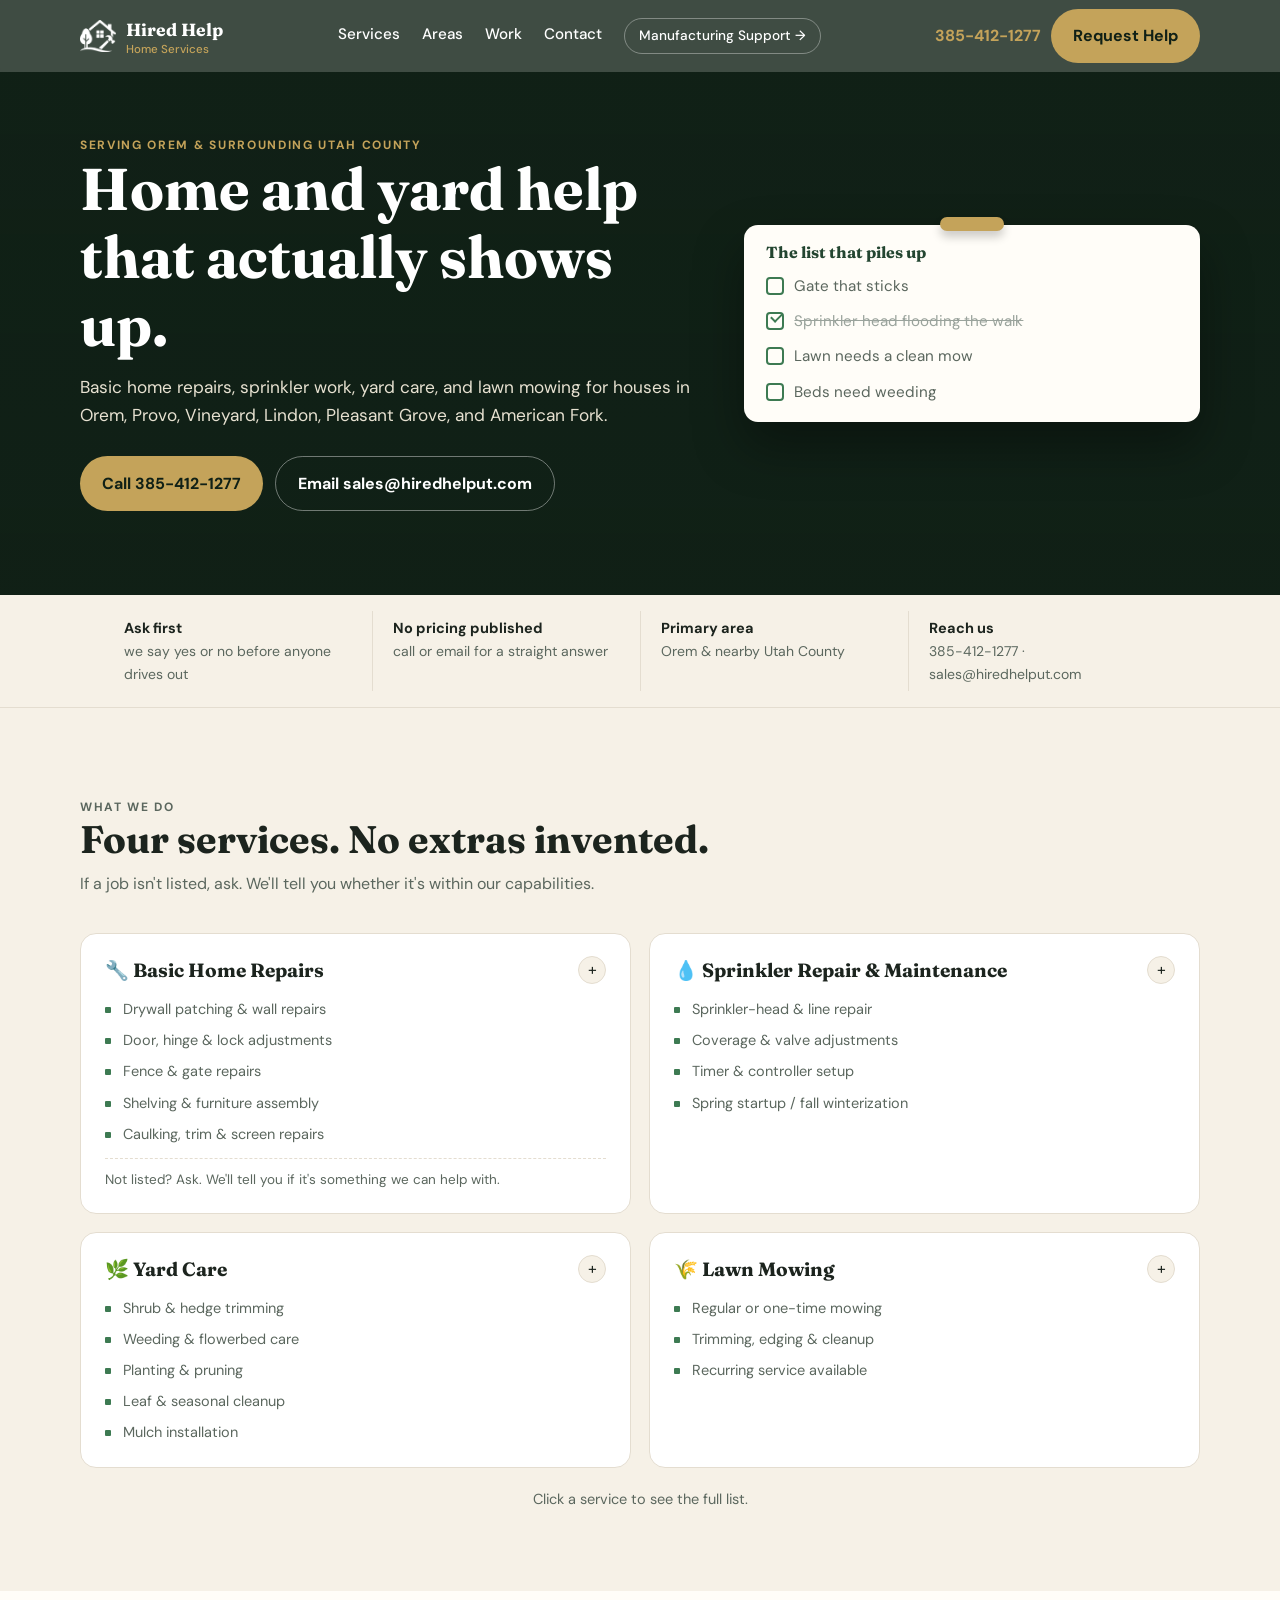
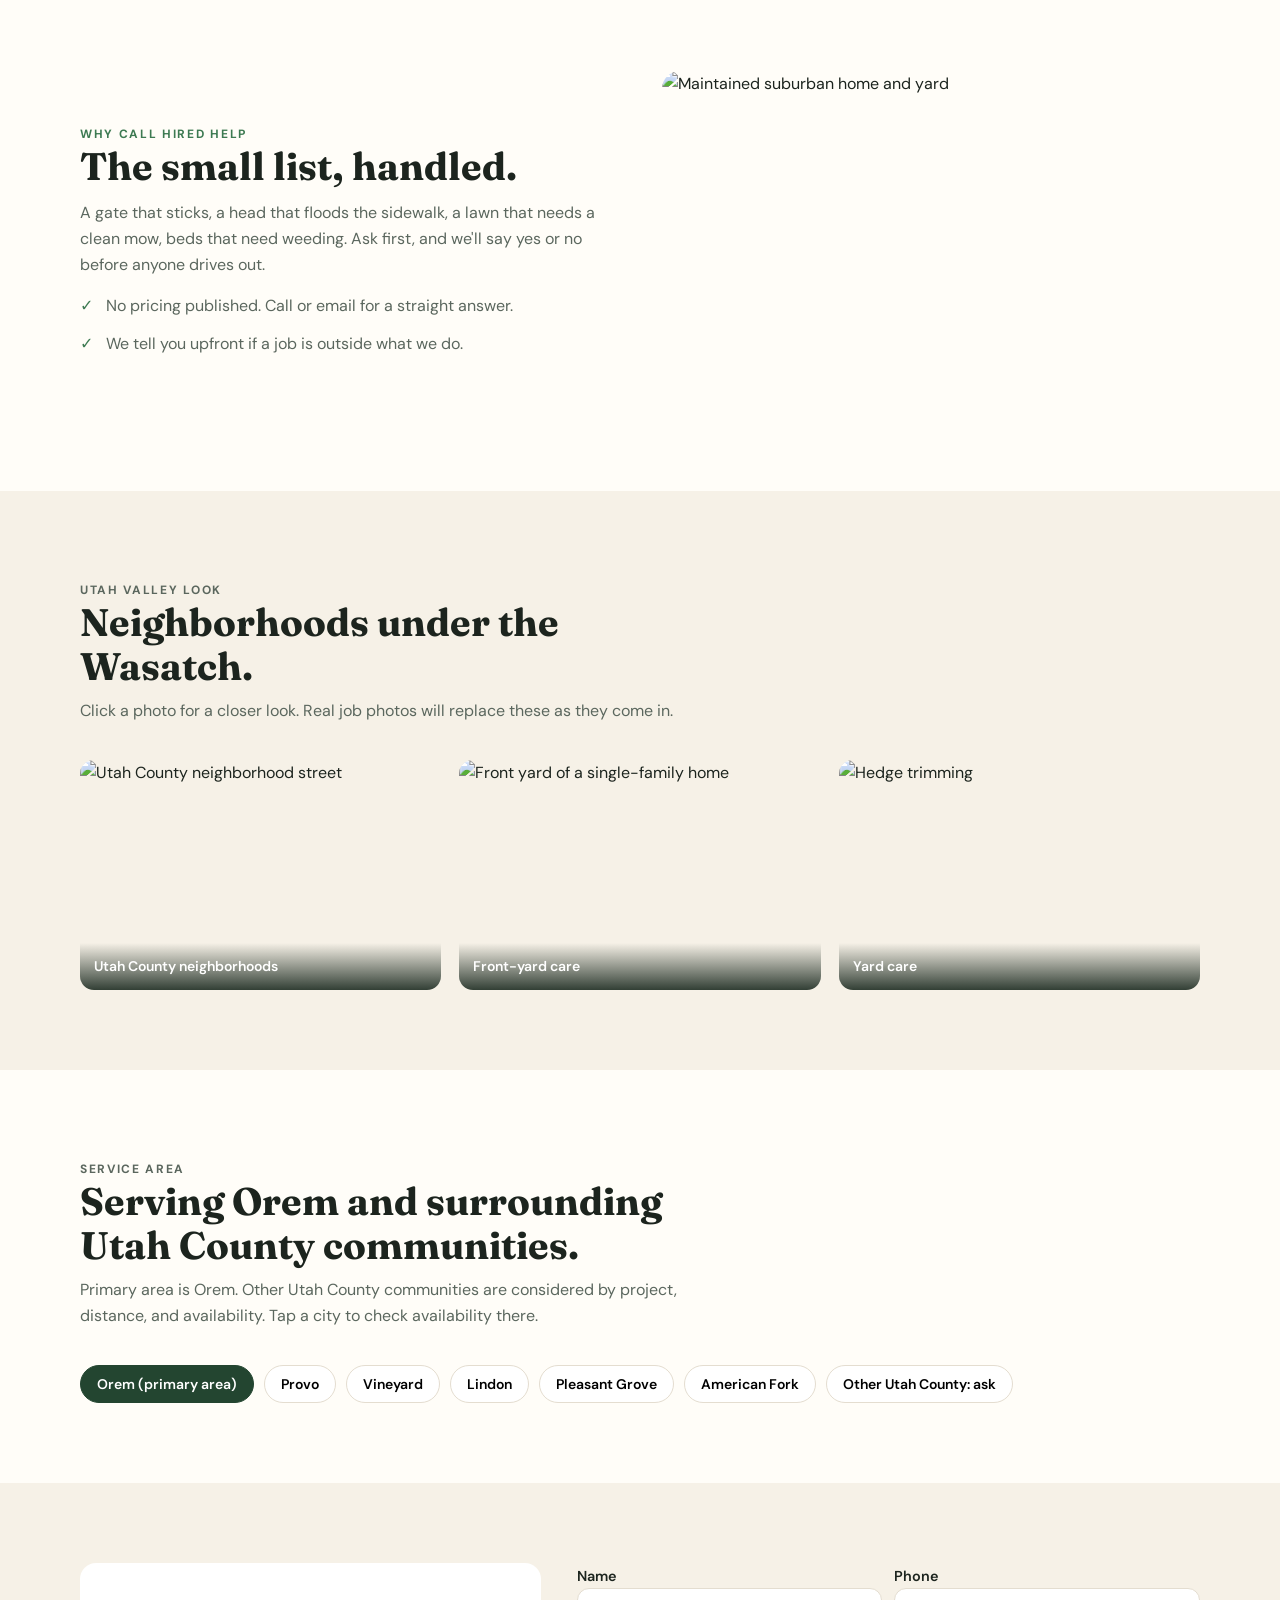
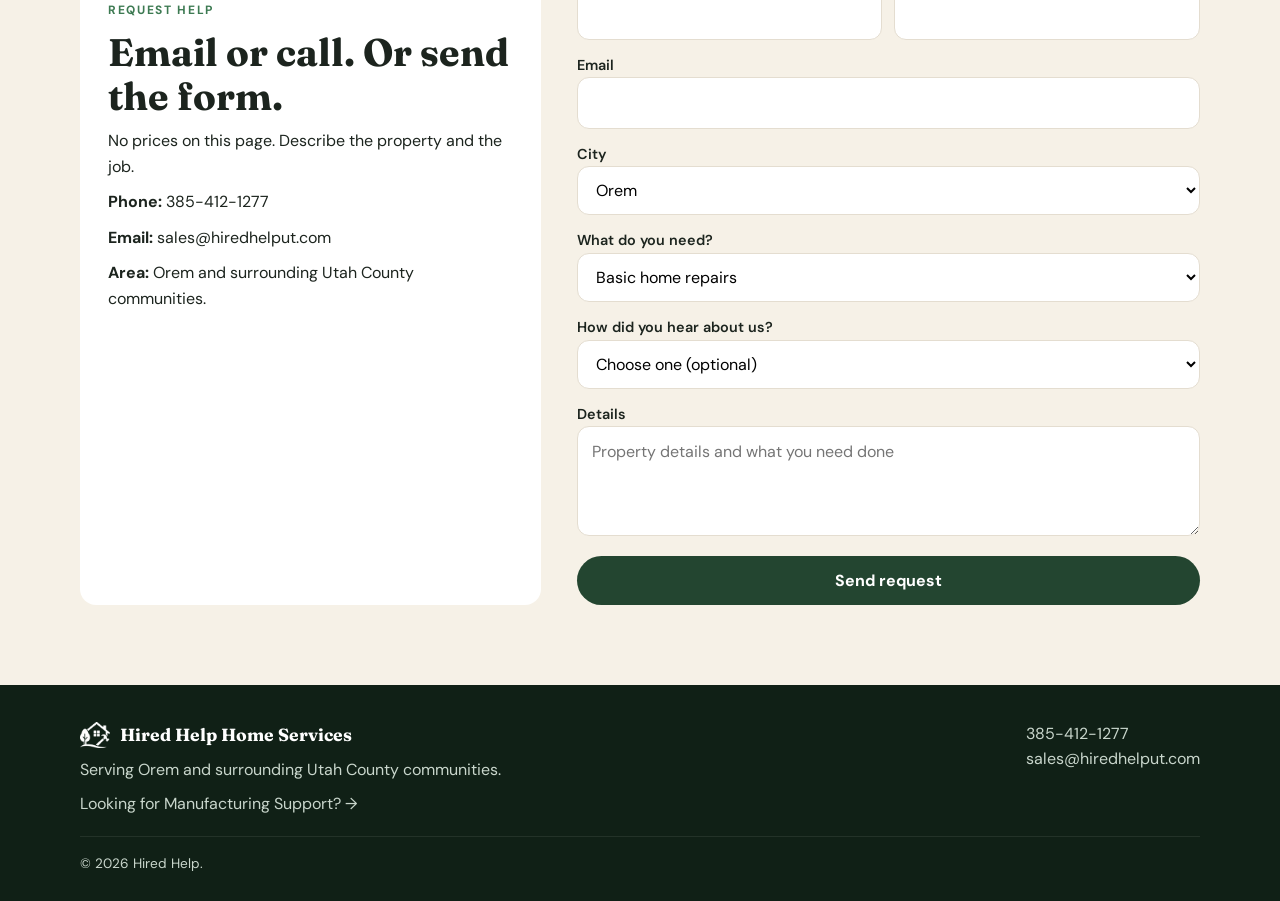
==== commit 668e16a8: "Add files via upload" ====
--- a/home/index.html
+++ b/home/index.html
@@ -5,10 +5,15 @@
 <meta name="viewport" content="width=device-width, initial-scale=1" />
 <title>Hired Help Home Services | Home Repairs, Sprinklers, Yard Care &amp; Mowing in Orem, Utah</title>
 <meta name="description" content="Hired Help Home Services serves Orem and surrounding Utah County communities with basic home repairs, sprinkler repair, yard care, and lawn mowing. Call 385-412-1277 or email sales@hiredhelput.com." />
+<link rel="icon" href="../favicon.ico" sizes="48x48" />
+<link rel="icon" type="image/png" sizes="48x48" href="../favicon-48.png" />
+<link rel="icon" type="image/png" sizes="192x192" href="../icon-192.png" />
+<link rel="apple-touch-icon" href="../apple-touch-icon.png" />
 <link rel="preconnect" href="https://fonts.googleapis.com" />
 <link rel="preconnect" href="https://fonts.gstatic.com" crossorigin />
 <link href="https://fonts.googleapis.com/css2?family=DM+Sans:wght@400;500;600;700&family=Fraunces:opsz,wght@9..144,500;9..144,700&display=swap" rel="stylesheet" />
 <link rel="stylesheet" href="../style.css" />
+<script src="../analytics.js"></script>
 </head>
 <body class="theme-home">
 
@@ -238,6 +243,19 @@
             <option>Not listed: asking if you can help</option>
           </select>
         </div>
+        <div>
+          <label for="source">How did you hear about us?</label>
+          <select id="source" name="source">
+            <option value="">Choose one (optional)</option>
+            <option>Google search</option>
+            <option>Google Maps / Business Profile</option>
+            <option>Google ad</option>
+            <option>Facebook / Instagram</option>
+            <option>Referral from a friend or neighbor</option>
+            <option>Saw a sign or truck</option>
+            <option>Other</option>
+          </select>
+        </div>
         <div><label for="message">Details</label><textarea id="message" name="message" placeholder="Property details and what you need done"></textarea></div>
         <button class="btn btn-dark" type="submit">Send request</button>
         <p class="success" id="formSuccess">Your email app should open with the request filled in. Or call 385-412-1277.</p>
